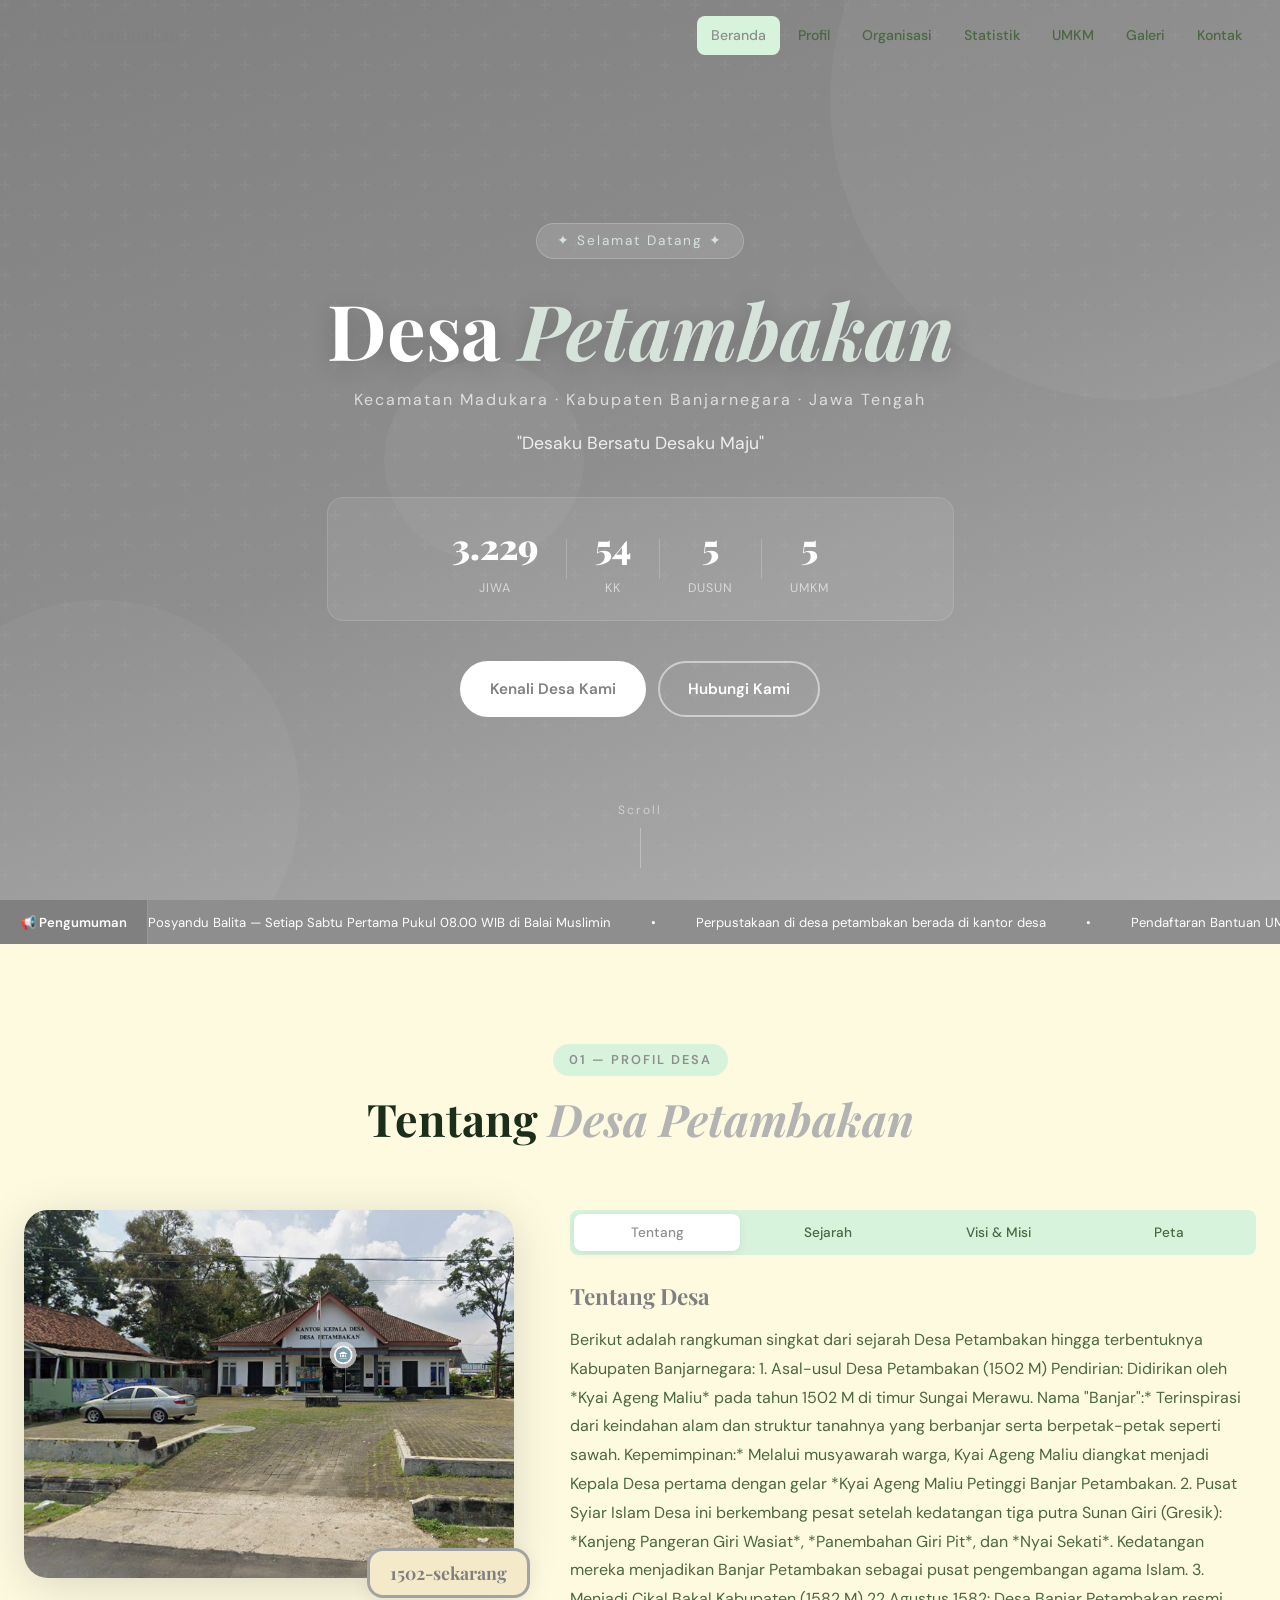
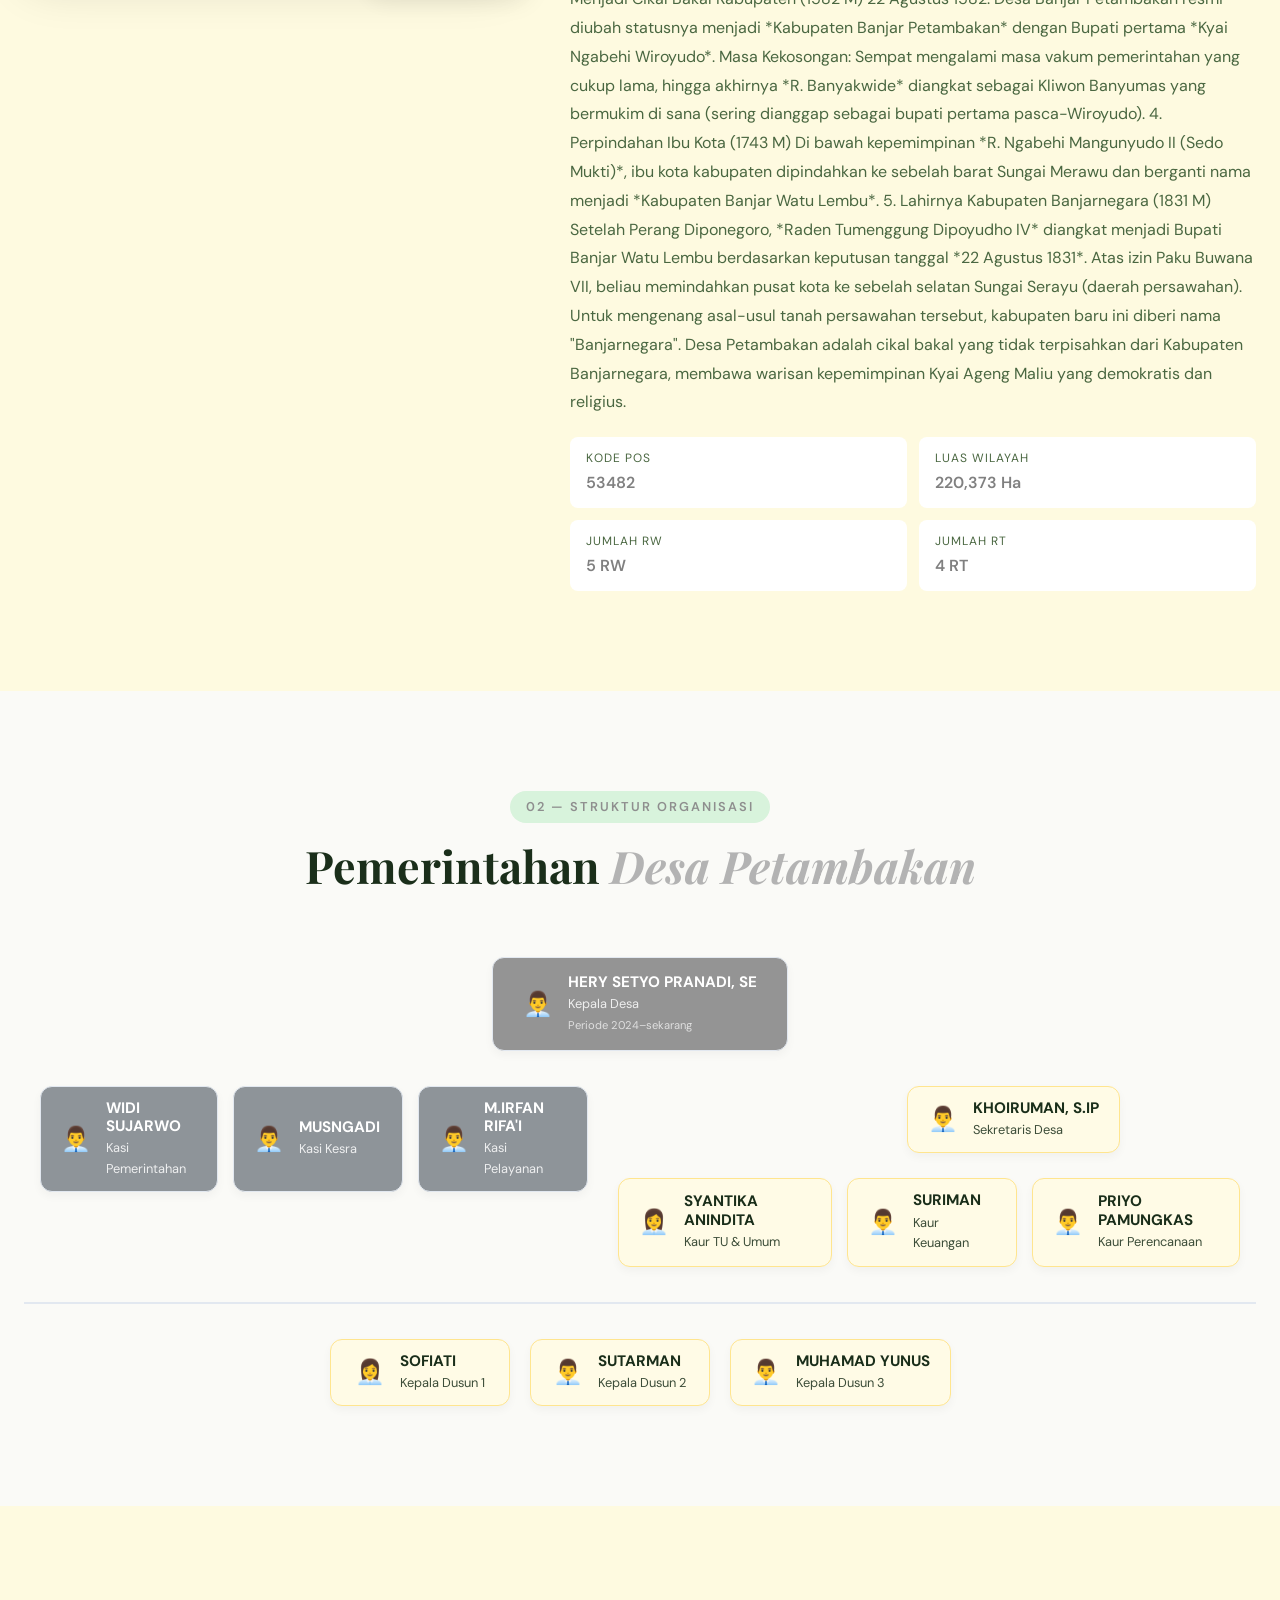
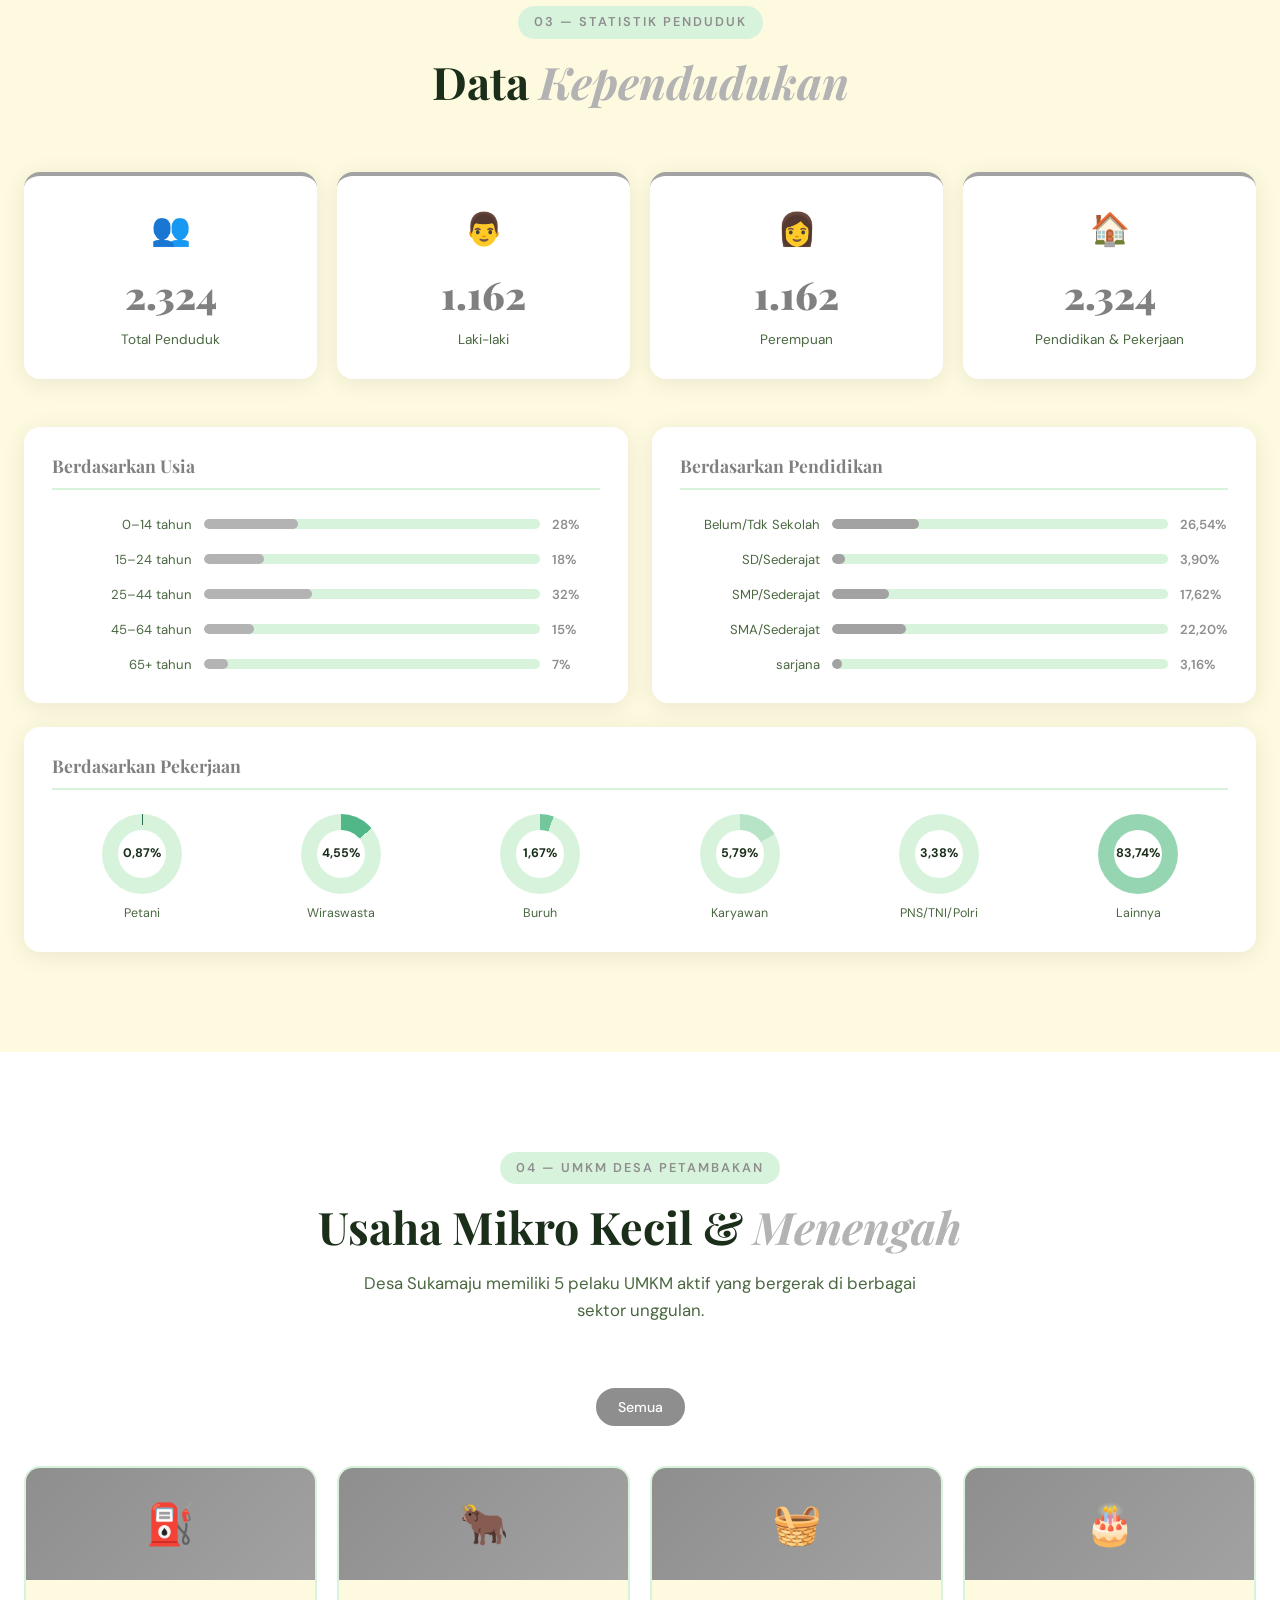
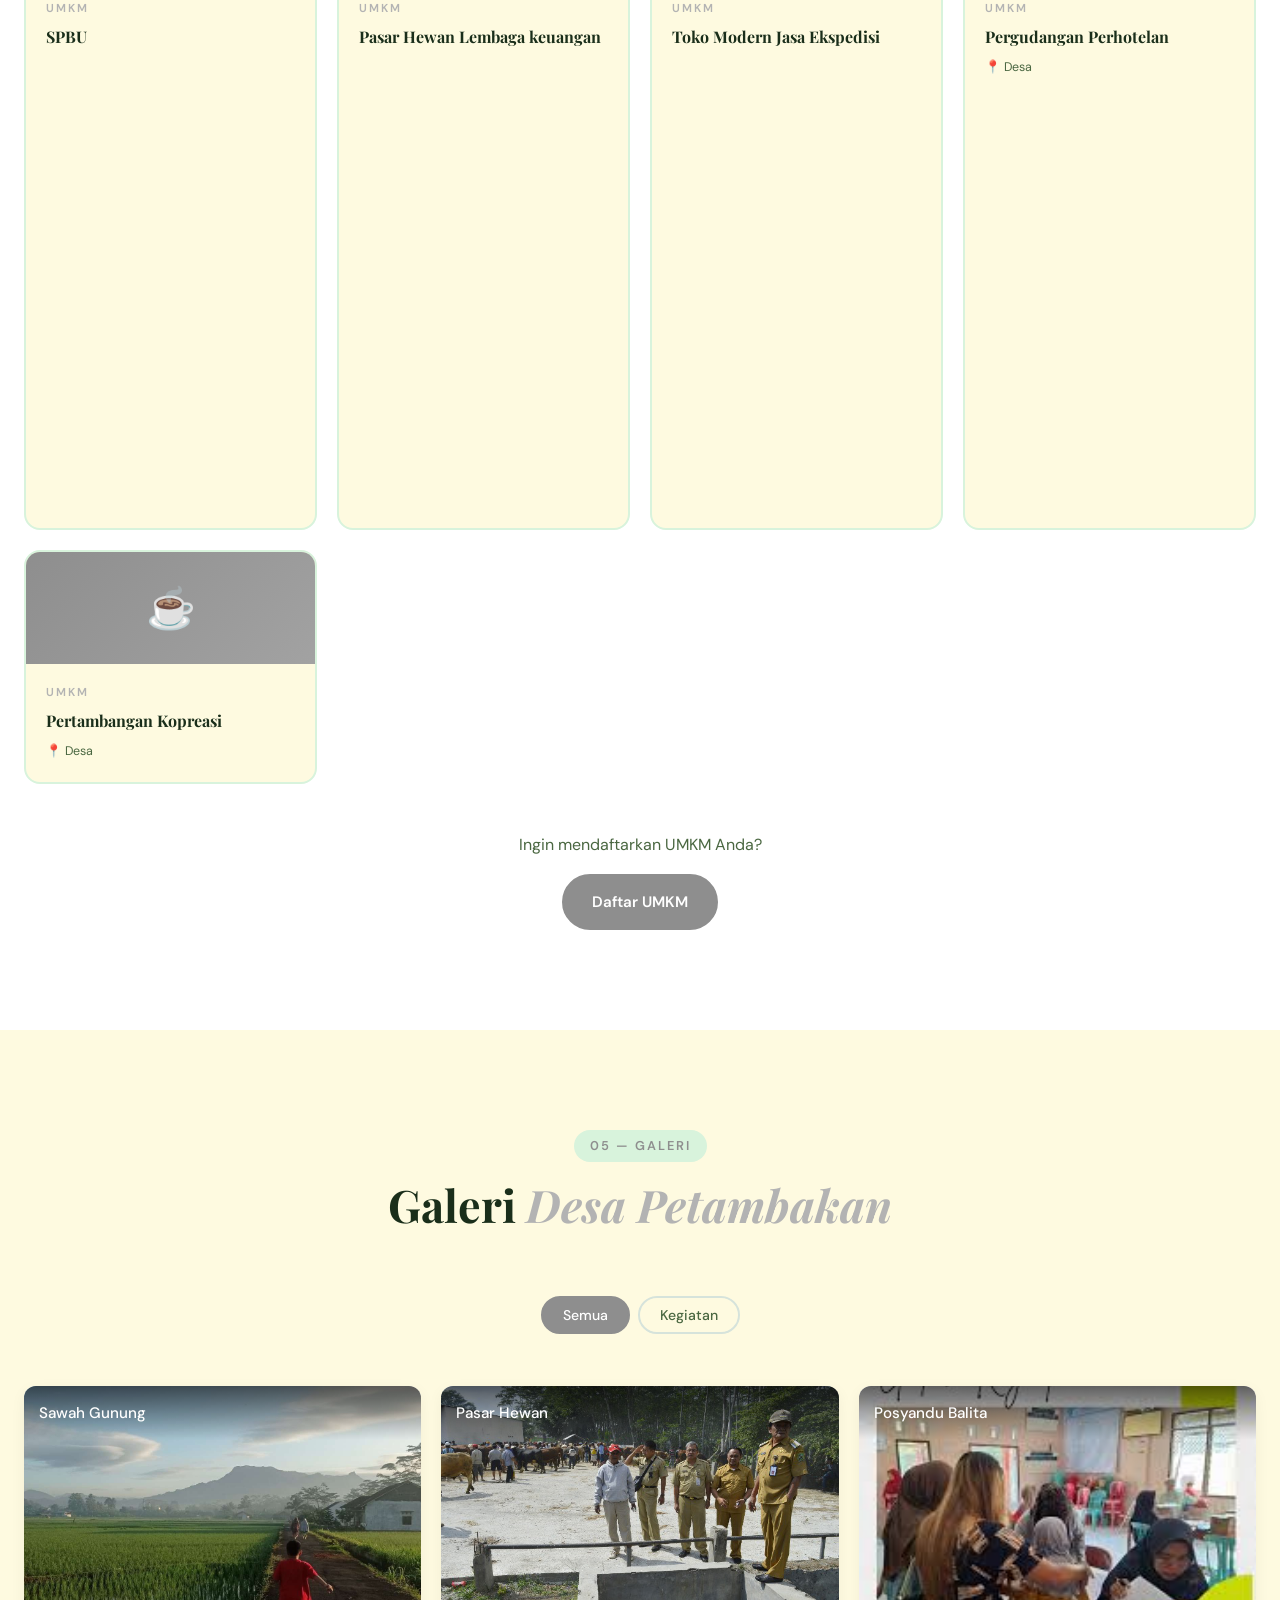
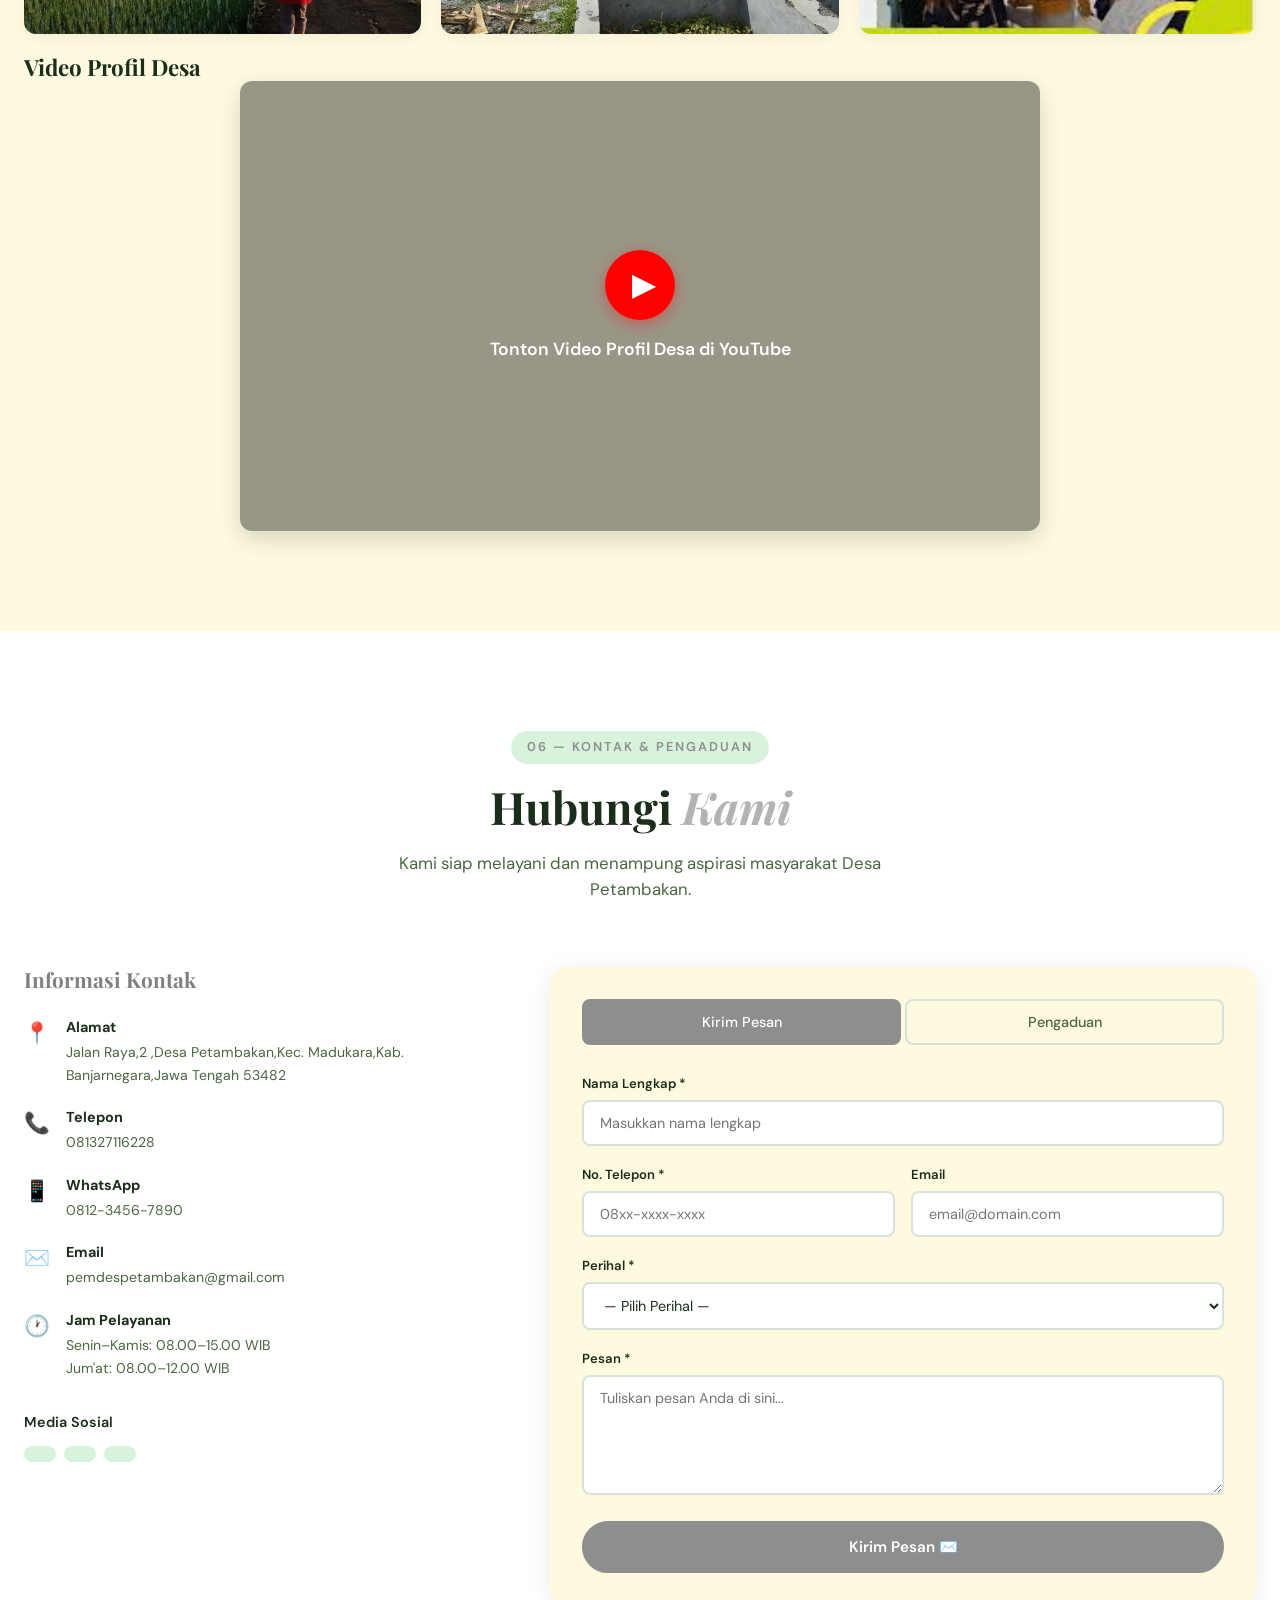
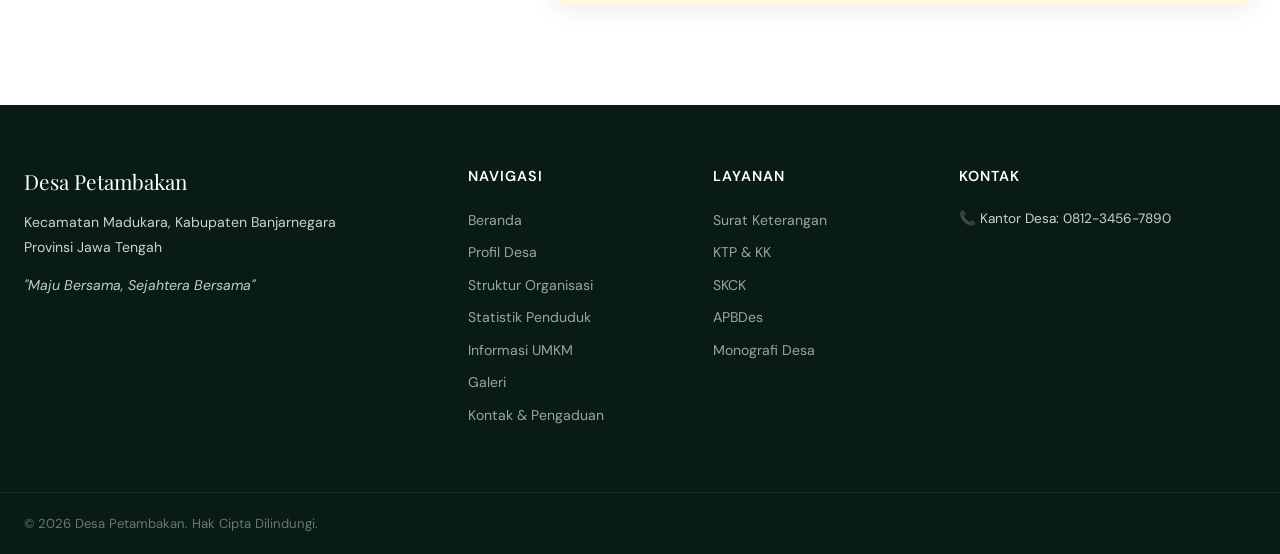
==== web desa petambakan/index.html @ 876e6d2c "Add files via upload" ====
<!DOCTYPE html>
<html lang="id">
<head>
  <meta charset="UTF-8" />
  <meta name="viewport" content="width=device-width, initial-scale=1.0" />
  <title>Desa Petambakan — Kecamatan Madukara</title>
  <link rel="preconnect" href="https://fonts.googleapis.com" />
  <link rel="preconnect" href="https://fonts.gstatic.com" crossorigin />
  <link href="https://fonts.googleapis.com/css2?family=Playfair+Display:wght@400;600;700;900&family=DM+Sans:wght@300;400;500;600&display=swap" rel="stylesheet" />
  <link rel="stylesheet" href="style.css" />
</head>
<body>

  <!-- ===== PRELOADER ===== -->
  <div id="preloader">
    <div class="preloader-inner">
      <img src="foto/ban.png" alt="HUT Desa">
      <div class="galeri-overlay"></div>
      <div class="preloader-text">Desa Petambakan</div>
      <div class="preloader-bar"><div class="preloader-fill"></div></div>
    </div>
  </div>

  <!-- ===== NAVBAR ===== -->
  <nav id="navbar">
    <div class="nav-container">
      <a href="#beranda" class="nav-brand">
        <span class="brand-icon"></span>
        <div>
          <span class="brand-title">Desa Petambakan</span>
        </div>
      </a>
      <div class="nav-links" id="navLinks">
        <a href="#beranda" class="nav-link active">Beranda</a>
        <a href="#profil" class="nav-link">Profil</a>
        <a href="#organisasi" class="nav-link">Organisasi</a>
        <a href="#statistik" class="nav-link">Statistik</a>
        <a href="#umkm" class="nav-link">UMKM</a>
        <a href="#galeri" class="nav-link">Galeri</a>
        <a href="#kontak" class="nav-link">Kontak</a>
      </div>
      <button class="nav-toggle" id="navToggle" aria-label="Toggle menu">
        <span></span><span></span><span></span>
      </button>
    </div>
  </nav>

  <!-- ===== HERO / BERANDA ===== -->
  <section id="beranda" class="hero">
    <div class="hero-bg">
      <div class="hero-overlay"></div>
      <div class="hero-shapes">
        <div class="shape shape-1"></div>
        <div class="shape shape-2"></div>
        <div class="shape shape-3"></div>
      </div>
    </div>
    <div class="hero-content">
      <div class="hero-badge">✦ Selamat Datang ✦</div>
      <h1 class="hero-title">Desa <em>Petambakan</em></h1>
      <p class="hero-subtitle">Kecamatan Madukara · Kabupaten Banjarnegara · Jawa Tengah</p>
      <p class="hero-desc">"Desaku Bersatu Desaku Maju"</p>
      
      <div class="hero-stats">
        <div class="hero-stat">
          <span class="hero-stat-num" data-target="3229">0</span>
          <span class="hero-stat-label">Jiwa</span>
        </div>
        <div class="hero-stat-divider"></div>
        <div class="hero-stat">
          <span class="hero-stat-num" data-target="54">0</span>
          <span class="hero-stat-label">KK</span>
        </div>
        <div class="hero-stat-divider"></div>
        <div class="hero-stat">
          <span class="hero-stat-num" data-target="5">0</span>
          <span class="hero-stat-label">Dusun</span>
        </div>
        <div class="hero-stat-divider"></div>
        <div class="hero-stat">
          <span class="hero-stat-num" data-target="5">0</span>
          <span class="hero-stat-label">UMKM</span>
        </div>
      </div>
      <div class="hero-actions">
        <a href="#profil" class="btn btn-primary">Kenali Desa Kami</a>
        <a href="#kontak" class="btn btn-outline">Hubungi Kami</a>
      </div>
    </div>
    <div class="hero-scroll">
      <span>Scroll</span>
      <div class="scroll-line"></div>
    </div>
  </section>

  <!-- ===== BERITA / PENGUMUMAN ===== -->
  <section class="berita-ticker">
    <div class="ticker-label">📢 Pengumuman</div>
    <div class="ticker-wrap">
      <div class="ticker-content">
        <span>Posyandu Balita — Setiap Sabtu Pertama Pukul 08.00 WIB di Balai Muslimin</span>
        <span>•</span>
        <span>Perpustakaan di desa petambakan berada di kantor desa</span>
        <span>•</span>
        <span>Pendaftaran Bantuan UMKM Tahap II dibuka — Hubungi Sekretariat Desa</span>
        <span>•</span>
        <span>Gotong Royong Bersih Desa — Minggu,  Pukul 07.00 WIB</span>
        <span>•</span>
      </div>
    </div>
  </section>

  <!-- ===== PROFIL DESA ===== -->
  <section id="profil" class="section profil">
    <div class="container">
      <div class="section-header">
        <div class="section-tag">01 — Profil Desa</div>
        <h2 class="section-title">Tentang <em>Desa Petambakan</em></h2>
      </div>

      <div class="profil-grid">
        <div class="profil-visual">
          <div class="profil-img-wrap">
            <div class="profil-img-placeholder">
            </div>
            <div class="profil-badge-float"> 1502-sekarang</div>
          </div>
        </div>
        <div class="profil-content">
          <div class="profil-tabs">
            <button class="profil-tab active" data-tab="tentang">Tentang</button>
            <button class="profil-tab" data-tab="sejarah">Sejarah</button>
            <button class="profil-tab" data-tab="visi">Visi & Misi</button>
            <button class="profil-tab" data-tab="peta">Peta</button>
          </div>

          <div class="profil-tab-content active" id="tab-tentang">
            <h3>Tentang Desa</h3>
            <p>Berikut adalah rangkuman singkat dari sejarah Desa Petambakan hingga terbentuknya Kabupaten Banjarnegara:

1. Asal-usul Desa Petambakan (1502 M)

Pendirian: Didirikan oleh *Kyai Ageng Maliu* pada tahun 1502 M di timur Sungai Merawu.
Nama "Banjar":* Terinspirasi dari keindahan alam dan struktur tanahnya yang berbanjar serta berpetak-petak seperti sawah.
Kepemimpinan:* Melalui musyawarah warga, Kyai Ageng Maliu diangkat menjadi Kepala Desa pertama dengan gelar *Kyai Ageng Maliu Petinggi Banjar Petambakan.

2. Pusat Syiar Islam

Desa ini berkembang pesat setelah kedatangan tiga putra Sunan Giri (Gresik): *Kanjeng Pangeran Giri Wasiat*, *Panembahan Giri Pit*, dan *Nyai Sekati*. Kedatangan mereka menjadikan Banjar Petambakan sebagai pusat pengembangan agama Islam.

3. Menjadi Cikal Bakal Kabupaten (1582 M)

22 Agustus 1582: Desa Banjar Petambakan resmi diubah statusnya menjadi *Kabupaten Banjar Petambakan* dengan Bupati pertama *Kyai Ngabehi Wiroyudo*.
Masa Kekosongan: Sempat mengalami masa vakum pemerintahan yang cukup lama, hingga akhirnya *R. Banyakwide* diangkat sebagai Kliwon Banyumas yang bermukim di sana (sering dianggap sebagai bupati pertama pasca-Wiroyudo).

4. Perpindahan Ibu Kota (1743 M)

Di bawah kepemimpinan *R. Ngabehi Mangunyudo II (Sedo Mukti)*, ibu kota kabupaten dipindahkan ke sebelah barat Sungai Merawu dan berganti nama menjadi *Kabupaten Banjar Watu Lembu*.

5. Lahirnya Kabupaten Banjarnegara (1831 M)

Setelah Perang Diponegoro, *Raden Tumenggung Dipoyudho IV* diangkat menjadi Bupati Banjar Watu Lembu berdasarkan keputusan tanggal *22 Agustus 1831*.
Atas izin Paku Buwana VII, beliau memindahkan pusat kota ke sebelah selatan Sungai Serayu (daerah persawahan).
Untuk mengenang asal-usul tanah persawahan tersebut, kabupaten baru ini diberi nama "Banjarnegara".

 Desa Petambakan adalah cikal bakal yang tidak terpisahkan dari Kabupaten Banjarnegara, membawa warisan kepemimpinan Kyai Ageng Maliu yang demokratis dan religius.</p>
           
            <div class="profil-info-grid">
              <div class="profil-info-item"><span class="info-label">Kode Pos</span><span class="info-value">53482</span></div>
              <div class="profil-info-item"><span class="info-label">Luas Wilayah</span><span class="info-value">220,373 Ha</span></div>
              <div class="profil-info-item"><span class="info-label">Jumlah RW</span><span class="info-value">5 RW</span></div>
              <div class="profil-info-item"><span class="info-label">Jumlah RT</span><span class="info-value">4 RT</span></div>
            </div>
          </div>

          <div class="profil-tab-content" id="tab-sejarah">
            <h3>Sejarah Desa</h3>
            <div class="timeline">
              <div class="tl-item">
                <div class="tl-dot"></div>
                <div class="tl-body">
                  <div class="tl-year">1502 M</div>
                  <p>Terinspirasi dari keindahan alam dan struktur tanahnya yang berbanjar serta berpetak-petak seperti sawah.</p>
                </div>
              </div>
              <div class="tl-item">
                <div class="tl-dot"></div>
                <div class="tl-body">
                  <div class="tl-year">1582 M</div>
                  <p>Desa Banjar Petambakan resmi diubah statusnya menjadi *Kabupaten Banjar Petambakan*.</p>
                </div>
              </div>
              <div class="tl-item">
                <div class="tl-dot"></div>
                <div class="tl-body">
                  <div class="tl-year">1831 M</div>
                  <p>Atas izin Paku Buwana VII, beliau memindahkan pusat kota ke sebelah selatan Sungai Serayu (daerah persawahan).
                    Untuk mengenang asal-usul tanah persawahan tersebut, kabupaten baru ini diberi nama "Banjarnegara".</p>
                </div>
              </div>
            </div>
          </div>

          <div class="profil-tab-content" id="tab-visi">
            <h3>Visi</h3>
            <blockquote class="visi-quote">
              “ Desaku Bersatu Desaku Maju ”
            </blockquote>
            <h3>Misi</h3>
            <ul class="misi-list">
              <li>.Menata  Aparatur  Pemerintahan  Desa  Petambakan  sehingga  dapat  melaksanakan tugas sesuai dengan tugas pokoknya masing-masing;</li>
              <li>.Membina dan menciptakan kerukunan masyarakat desa Petambakan secara netral dan mandiri;</li>
              <li>.Meningkatkan peran serta pemuda dan remaja dibidang pembangunan, olahraga, seni dan kemasyarakatan;</li>
              <li>meningkatkan dan memotifasi kegamaan tertama kegiatan muslimat desa Petambakan;</li>
              <li>meningkatkan sarana dan prasarana umum sesuai dengan aspirasi masyarakat yang dituangkan dalam dokumen Rencana Pembangunan Jangka Menengah Desa (RPJM Desa).</li>
            </ul>
          </div>

          <div class="profil-tab-content" id="tab-peta">
            <h3>Peta Desa</h3>
            <div class="peta-container">
              <iframe
                src="https://www.google.com/maps/embed?pb=!1m18!1m12!1m3!1d312.61184358694237!2d109.69228235105504!3d-7.376777907789658!2m3!1f0!2f0!3f0!3m2!1i1024!2i768!4f13.1!3m3!1m2!1s0x2e7aa9a12edfc385%3A0xe06a4b063f21a985!2sKantor%20Kepala%20Desa%20Desa%20Petambakan!5e0!3m2!1sid!2sid!4v1779672876672!5m2!1sid!2sid" width="600" height="450" style="border:0;" allowfullscreen="" loading="lazy" referrerpolicy="no-referrer-when-downgrade">
              </iframe>
              <p class="peta-caption">📍 Desa Petambakan, Kecamatan Madukara, Kabupaten Banjarnegara, Jawa tengah 53482</p>
            </div>
          </div>
        </div>
      </div>
    </div>
  </section>

  <!-- ===== STRUKTUR ORGANISASI ===== -->
  <section id="organisasi" class="section organisasi">
  <div class="container">
    <div class="section-header">
      <div class="section-tag">02 — Struktur Organisasi</div>
      <h2 class="section-title">Pemerintahan <em>Desa Petambakan</em></h2>
    </div>

    <div class="org-container-horizontal">
      
      <div class="org-row-top">
        <div class="org-box org-box--kades">
          <div class="org-avatar-emoji">👨‍💼</div>
          <div class="org-text-group">
            <div class="org-val-name">HERY SETYO PRANADI, SE</div>
            <div class="org-val-title">Kepala Desa</div>
            <div class="org-val-meta">Periode 2024–sekarang</div>
          </div>
        </div>
      </div>

      <div class="org-row-middle">
        
        <div class="org-block-kasi">
          <div class="org-box org-box--kasi">
            <div class="org-avatar-emoji">👨‍💼</div>
            <div class="org-text-group">
              <div class="org-val-name">WIDI SUJARWO</div>
              <div class="org-val-title">Kasi Pemerintahan</div>
            </div>
          </div>
          <div class="org-box org-box--kasi">
            <div class="org-avatar-emoji">👨‍💼</div>
            <div class="org-text-group">
              <div class="org-val-name">MUSNGADI</div>
              <div class="org-val-title">Kasi Kesra</div>
            </div>
          </div>
          <div class="org-box org-box--kasi">
            <div class="org-avatar-emoji">👨‍💼</div>
            <div class="org-text-group">
              <div class="org-val-name">M.IRFAN RIFA'I</div>
              <div class="org-val-title">Kasi Pelayanan</div>
            </div>
          </div>
        </div>

        <div class="org-block-right-side">
          
          <div class="org-row-sekdes">
            <div class="org-box org-box--sekdes">
              <div class="org-avatar-emoji">👨‍💼</div>
              <div class="org-text-group">
                <div class="org-val-name">KHOIRUMAN, S.IP</div>
                <div class="org-val-title">Sekretaris Desa</div>
              </div>
            </div>
          </div>

          <div class="org-row-kaur-bpd">
            <div class="org-box org-box--kaur">
              <div class="org-avatar-emoji">👩‍💼</div>
              <div class="org-text-group">
                <div class="org-val-name">SYANTIKA ANINDITA</div>
                <div class="org-val-title">Kaur TU & Umum</div>
              </div>
            </div>
            <div class="org-box org-box--kaur">
              <div class="org-avatar-emoji">👨‍💼</div>
              <div class="org-text-group">
                <div class="org-val-name">SURIMAN</div>
                <div class="org-val-title">Kaur Keuangan</div>
              </div>
            </div>
            <div class="org-box org-box--bpd">
              <div class="org-avatar-emoji">👨‍💼</div>
              <div class="org-text-group">
                <div class="org-val-name">PRIYO PAMUNGKAS</div>
                <div class="org-val-title">Kaur Perencanaan</div>
              </div>
            </div>
          </div>

        </div>

      </div>

      <div class="org-row-bottom">
        <div class="org-box org-box--kadus">
          <div class="org-avatar-emoji">👩‍💼</div>
          <div class="org-text-group">
            <div class="org-val-name">SOFIATI</div>
            <div class="org-val-title">Kepala Dusun 1</div>
          </div>
        </div>
        <div class="org-box org-box--kadus">
          <div class="org-avatar-emoji">👨‍💼</div>
          <div class="org-text-group">
            <div class="org-val-name">SUTARMAN</div>
            <div class="org-val-title">Kepala Dusun 2</div>
          </div>
        </div>
        <div class="org-box org-box--kadus">
          <div class="org-avatar-emoji">👨‍💼</div>
          <div class="org-text-group">
            <div class="org-val-name">MUHAMAD YUNUS</div>
            <div class="org-val-title">Kepala Dusun 3</div>
          </div>
        </div>
      </div>

    </div>
  </div>
</section>

  <!-- ===== STATISTIK PENDUDUK ===== -->
  <section id="statistik" class="section statistik">
    <div class="container">
      <div class="section-header">
        <div class="section-tag">03 — Statistik Penduduk</div>
        <h2 class="section-title">Data <em>Kependudukan</em></h2>
      </div>

      <div class="stat-overview">
        <div class="stat-card-big">
          <div class="stat-icon">👥</div>
          <div class="stat-number" data-target="3229">0</div>
          <div class="stat-label">Total Penduduk</div>
        </div>
        <div class="stat-card-big">
          <div class="stat-icon">👨</div>
          <div class="stat-number" data-target="1614">0</div>
          <div class="stat-label">Laki-laki</div>
        </div>
        <div class="stat-card-big">
          <div class="stat-icon">👩</div>
          <div class="stat-number" data-target="1615">0</div>
          <div class="stat-label">Perempuan</div>
        </div>
        <div class="stat-card-big">
          <div class="stat-icon">🏠</div>
          <div class="stat-number" data-target="3229">0</div>
          <div class="stat-label">Pendidikan & Pekerjaan</div>
        </div>
      </div>

      <div class="charts-grid">
        <!-- Usia -->
        <div class="chart-card">
          <h3 class="chart-title">Berdasarkan Usia</h3>
          <div class="bar-chart" id="chartUsia">
            <div class="bar-item">
              <div class="bar-label">0–14 tahun</div>
              <div class="bar-track"><div class="bar-fill" style="--pct:28%" data-val="28%"></div></div>
              <div class="bar-val">28%</div>
            </div>
            <div class="bar-item">
              <div class="bar-label">15–24 tahun</div>
              <div class="bar-track"><div class="bar-fill" style="--pct:18%" data-val="18%"></div></div>
              <div class="bar-val">18%</div>
            </div>
            <div class="bar-item">
              <div class="bar-label">25–44 tahun</div>
              <div class="bar-track"><div class="bar-fill" style="--pct:32%" data-val="32%"></div></div>
              <div class="bar-val">32%</div>
            </div>
            <div class="bar-item">
              <div class="bar-label">45–64 tahun</div>
              <div class="bar-track"><div class="bar-fill" style="--pct:15%" data-val="15%"></div></div>
              <div class="bar-val">15%</div>
            </div>
            <div class="bar-item">
              <div class="bar-label">65+ tahun</div>
              <div class="bar-track"><div class="bar-fill" style="--pct:7%" data-val="7%"></div></div>
              <div class="bar-val">7%</div>
            </div>
          </div>
        </div>

        <!-- Pendidikan -->
        <div class="chart-card">
          <h3 class="chart-title">Berdasarkan Pendidikan</h3>
          <div class="bar-chart" id="chartPendidikan">
            <div class="bar-item">
              <div class="bar-label">Belum/Tdk Sekolah</div>
              <div class="bar-track"><div class="bar-fill bar-fill--2" style="--pct:26%" data-val="26%"></div></div>
              <div class="bar-val">26,54%</div>
            </div>
            <div class="bar-item">
              <div class="bar-label">SD/Sederajat</div>
              <div class="bar-track"><div class="bar-fill bar-fill--2" style="--pct:4%" data-val="4%"></div></div>
              <div class="bar-val">3,90%</div>
            </div>
            <div class="bar-item">
              <div class="bar-label">SMP/Sederajat</div>
              <div class="bar-track"><div class="bar-fill bar-fill--2" style="--pct:17%" data-val="17%"></div></div>
              <div class="bar-val">17,62%</div>
            </div>
            <div class="bar-item">
              <div class="bar-label">SMA/Sederajat</div>
              <div class="bar-track"><div class="bar-fill bar-fill--2" style="--pct:22%" data-val="22%"></div></div>
              <div class="bar-val">22,20%</div>
            </div>
            <div class="bar-item">
              <div class="bar-label">sarjana</div>
              <div class="bar-track"><div class="bar-fill bar-fill--2" style="--pct:3%" data-val="3%"></div></div>
              <div class="bar-val">3,16%</div>
            </div>
          </div>
        </div>

        <!-- Pekerjaan -->
        <div class="chart-card chart-card--full">
          <h3 class="chart-title">Berdasarkan Pekerjaan</h3>
          <div class="donut-grid">
            <div class="donut-item">
              <div class="donut-ring" style="--pct:1deg; --color:#2D6A4F">
                <span class="donut-label">0,87%</span>
              </div>
              <div class="donut-name">Petani</div>
            </div>
            <div class="donut-item">
              <div class="donut-ring" style="--pct:50deg; --color:#52B788">
                <span class="donut-label">4,55%</span>
              </div>
              <div class="donut-name">Wiraswasta</div>
            </div>
            <div class="donut-item">
              <div class="donut-ring" style="--pct:20deg; --color:#74C69D">
                <span class="donut-label">1,67%</span>
              </div>
              <div class="donut-name">Buruh</div>
            </div>
            <div class="donut-item">
              <div class="donut-ring" style="--pct:60deg; --color:#B7E4C7">
                <span class="donut-label">5,79%</span>
              </div>
              <div class="donut-name">Karyawan</div>
            </div>
            <div class="donut-item">
              <div class="donut-ring" style="--pct:40deg; --color:#D8F3DC">
                <span class="donut-label">3,38%</span>
              </div>
              <div class="donut-name">PNS/TNI/Polri</div>
            </div>
            <div class="donut-item">
              <div class="donut-ring" style="--pct:840deg; --color:#95D5B2">
                <span class="donut-label">83,74%</span>
              </div>
              <div class="donut-name">Lainnya</div>
            </div>
          </div>
        </div>
      </div>
    </div>
  </section>

  <!-- ===== UMKM ===== -->
  <section id="umkm" class="section umkm">
    <div class="container">
      <div class="section-header">
        <div class="section-tag">04 — UMKM Desa Petambakan</div>
        <h2 class="section-title">Usaha Mikro Kecil & <em>Menengah</em></h2>
        <p class="section-desc">Desa Sukamaju memiliki 5 pelaku UMKM aktif yang bergerak di berbagai sektor unggulan.</p>
      </div>

      <div class="umkm-filter">
        <button class="filter-btn active" data-filter="all">Semua</button>
      </div>

      <div class="umkm-grid" id="umkmGrid">
        <div class="umkm-card" data-cat="kuliner">
          <div class="umkm-icon">⛽</div>
          <div class="umkm-body">
            <div class="umkm-cat">UMKM</div>
            <h4>SPBU</h4>
            <div class="umkm-meta">
              <iframe
                src="https://www.google.com/maps/embed?pb=!1m18!1m12!1m3!1d357.85420442983025!2d109.69216151844749!3d-7.376922163304693!2m3!1f0!2f0!3f0!3m2!1i1024!2i768!4f13.1!3m3!1m2!1s0x2e7aa90a6b879777%3A0x7e16ac4430880977!2sSPBU%20Pertamina%2043.534.10%20Petambakan!5e0!3m2!1sid!2sid!4v1779675925324!5m2!1sid!2sid" width="600" height="450" style="border:0;" allowfullscreen="" loading="lazy" referrerpolicy="no-referrer-when-downgrade">
              </iframe>
            </div>
          </div>
        </div>
        <div class="umkm-card" data-cat="pertanian">
          <div class="umkm-icon">🐂</div>
          <div class="umkm-body">
            <div class="umkm-cat">UMKM</div>
            <h4>Pasar Hewan Lembaga keuangan</h4>
            <div class="umkm-meta">
             <iframe 
                src="https://www.google.com/maps/embed?pb=!1m18!1m12!1m3!1d270.443699463703!2d109.69029618347804!3d-7.381911306386329!2m3!1f0!2f0!3f0!3m2!1i1024!2i768!4f13.1!3m3!1m2!1s0x2e7aa90c859315e3%3A0x16e3acbc648f51be!2sPasar%20Hewan%20Petambakan!5e0!3m2!1sid!2sid!4v1779676193434!5m2!1sid!2sid" width="600" height="450" style="border:0;" allowfullscreen="" loading="lazy" referrerpolicy="no-referrer-when-downgrade">
             </iframe>
            </div>
          </div>
        </div>
        <div class="umkm-card" data-cat="kerajinan">
          <div class="umkm-icon">🧺</div>
          <div class="umkm-body">
            <div class="umkm-cat">UMKM</div>
            <h4>Toko Modern Jasa Ekspedisi</h4>
            <div class="umkm-meta">
              <iframe
               src="https://www.google.com/maps/embed?pb=!1m18!1m12!1m3!1d4683.667071132343!2d109.69018967179763!3d-7.380107004915244!2m3!1f0!2f0!3f0!3m2!1i1024!2i768!4f13.1!3m3!1m2!1s0x2e7aa94aadea4c99%3A0xa7a87d50fc86e7c6!2sSiCepat%20Ekspres%20Banjarnegara%20Madukara!5e0!3m2!1sid!2sid!4v1779676399747!5m2!1sid!2sid" width="600" height="450" style="border:0;" allowfullscreen="" loading="lazy" referrerpolicy="no-referrer-when-downgrade">
              </iframe>
            </div>
          </div>
        </div>
        <div class="umkm-card" data-cat="kuliner">
          <div class="umkm-icon">🎂</div>
          <div class="umkm-body">
            <div class="umkm-cat">UMKM</div>
            <h4>Pergudangan Perhotelan</h4>
            <div class="umkm-meta">
              <span>📍 Desa</span>
            </div>
          </div>
        </div>
        <div class="umkm-card" data-cat="pertanian">
          <div class="umkm-icon">☕</div>
          <div class="umkm-body">
            <div class="umkm-cat">UMKM</div>
            <h4>Pertambangan Kopreasi</h4>
            <div class="umkm-meta">
              <span>📍 Desa</span>
            </div>
          </div>
        </div>
      </div>

      <div class="umkm-cta">
        <p>Ingin mendaftarkan UMKM Anda?</p>
        <a href="#kontak" class="btn btn-primary">Daftar UMKM</a>
      </div>
    </div>
  </section>

  <!-- ===== GALERI ===== -->
  <section id="galeri" class="section galeri">
    <div class="container">
      <div class="section-header">
        <div class="section-tag">05 — Galeri</div>
        <h2 class="section-title">Galeri <em>Desa Petambakan</em></h2>
      </div>

      <div class="galeri-filter">
        <button class="filter-btn active" data-gfilter="all">Semua</button>
        <button class="filter-btn" data-gfilter="kegiatan">Kegiatan</button>

      </div>

      <div class="galeri-grid">
  
  <div class="galeri-item">
    <img src="foto/qnz6ukmmed07766.jpeg" alt="HUT Desa">
    <div class="galeri-overlay">
      <span>Sawah Gunung </span>
    </div>
  </div>

  <div class="galeri-item">
    <img src="foto/PASAR_PETAMBAKAN_3-Ridlo.jpg" alt="Pertunjukan Angklung">
    <div class="galeri-overlay">
      <span>Pasar Hewan</span>
    </div>
  </div>

  <div class="galeri-item">
    <img src="foto/images.jpeg" alt="Posyandu Balita">
    <div class="galeri-overlay">
      <span>Posyandu Balita</span>
    </div>
  </div>

  </div>

    <div class="video-section">
  <h3 class="video-title">Video Profil Desa</h3>
  <div class="video-wrap">
    
    <a href="https://youtu.be/Ie7WQ8vwc1Q?si=-LjIoiF4RR7ToRYd" target="_blank" class="video-link-box">
      
      <div class="video-custom-overlay">
        <div class="play-btn-tiruan">▶</div>
        <span>Tonton Video Profil Desa di YouTube</span>
      </div>

    </a>

  </div>
</div>

      <!-- Lightbox -->
      <div class="lightbox" id="lightbox">
        <div class="lightbox-backdrop"></div>
        <div class="lightbox-content">
          <button class="lightbox-close" id="lightboxClose">✕</button>
          <div class="lightbox-img" id="lightboxImg"></div>
          <div class="lightbox-caption" id="lightboxCaption"></div>
        </div>
      </div>
    </div>
  </section>

  <!-- ===== KONTAK & PENGADUAN ===== -->
  <section id="kontak" class="section kontak">
    <div class="container">
      <div class="section-header">
        <div class="section-tag">06 — Kontak & Pengaduan</div>
        <h2 class="section-title">Hubungi <em>Kami</em></h2>
        <p class="section-desc">Kami siap melayani dan menampung aspirasi masyarakat Desa Petambakan.</p>
      </div>

      <div class="kontak-grid">
        <!-- Info Kontak -->
        <div class="kontak-info">
          <h3>Informasi Kontak</h3>
          <div class="kontak-list">
            <div class="kontak-item">
              <div class="kontak-ico">📍</div>
              <div>
                <strong>Alamat</strong>
                <p>Jalan Raya,2 ,Desa Petambakan,Kec. Madukara,Kab. Banjarnegara,Jawa Tengah 53482</p>
              </div>
            </div>
            <div class="kontak-item">
              <div class="kontak-ico">📞</div>
              <div>
                <strong>Telepon</strong>
                <p>081327116228</p>
              </div>
            </div>
            <div class="kontak-item">
              <div class="kontak-ico">📱</div>
              <div>
                <strong>WhatsApp</strong>
                <p>0812-3456-7890</p>
              </div>
            </div>
            <div class="kontak-item">
              <div class="kontak-ico">✉️</div>
              <div>
                <strong>Email</strong>
                <p>pemdespetambakan@gmail.com</p>
              </div>
            </div>
            <div class="kontak-item">
              <div class="kontak-ico">🕐</div>
              <div>
                <strong>Jam Pelayanan</strong>
                <p>Senin–Kamis: 08.00–15.00 WIB<br>Jum'at: 08.00–12.00 WIB</p>
              </div>
            </div>
          </div>

          <div class="sosmed">
            <h4>Media Sosial</h4>
            <div class="sosmed-links">
              <a href="#" class="sosmed-btn"></a>
              <a href="#" class="sosmed-btn"></a>
              <a href="#" class="sosmed-btn"></a>
            </div>
          </div>
        </div>

        <!-- Form -->
        <div class="kontak-form-wrap">
          <div class="form-tabs">
            <button class="form-tab active" data-form="kontak-form">Kirim Pesan</button>
            <button class="form-tab" data-form="pengaduan-form">Pengaduan</button>
          </div>

          <!-- Pesan -->
          <div class="kontak-form active" id="kontak-form">
            <div class="form-group">
              <label>Nama Lengkap *</label>
              <input type="text" id="nama" placeholder="Masukkan nama lengkap" />
            </div>
            <div class="form-row">
              <div class="form-group">
                <label>No. Telepon *</label>
                <input type="tel" id="telp" placeholder="08xx-xxxx-xxxx" />
              </div>
              <div class="form-group">
                <label>Email</label>
                <input type="email" id="email" placeholder="email@domain.com" />
              </div>
            </div>
            <div class="form-group">
              <label>Perihal *</label>
              <select id="perihal">
                <option value="">— Pilih Perihal —</option>
                <option>Informasi Desa</option>
                <option>Pelayanan Administrasi</option>
                <option>Program Desa</option>
                <option>Informasi UMKM</option>
                <option>Lainnya</option>
              </select>
            </div>
            <div class="form-group">
              <label>Pesan *</label>
              <textarea id="pesan" rows="5" placeholder="Tuliskan pesan Anda di sini..."></textarea>
            </div>
            <button class="btn btn-primary btn-submit" id="btnKirimPesan">Kirim Pesan ✉️</button>
          </div>

          <!-- Pengaduan -->
          <div class="kontak-form" id="pengaduan-form">
            <div class="form-group">
              <label>Nama Pelapor *</label>
              <input type="text" id="namaPelapor" placeholder="Nama atau Anonim" />
            </div>
            <div class="form-group">
              <label>NIK (Opsional)</label>
              <input type="text" id="nik" placeholder="16 digit NIK" maxlength="16" />
            </div>
            <div class="form-group">
              <label>Kategori Pengaduan *</label>
              <select id="kategoriPengaduan">
                <option value="">— Pilih Kategori —</option>
                <option>Infrastruktur & Fasilitas Umum</option>
                <option>Pelayanan Publik</option>
                <option>Keamanan & Ketertiban</option>
                <option>Sosial & Kemasyarakatan</option>
                <option>Lingkungan Hidup</option>
                <option>Korupsi / Penyalahgunaan Wewenang</option>
                <option>Lainnya</option>
              </select>
            </div>
            <div class="form-group">
              <label>Lokasi Kejadian</label>
              <input type="text" id="lokasi" placeholder="RT/RW, Dusun, atau alamat" />
            </div>
            <div class="form-group">
              <label>Uraian Pengaduan *</label>
              <textarea id="uraian" rows="5" placeholder="Jelaskan pengaduan Anda secara detail..."></textarea>
            </div>
            <div class="form-check">
              <input type="checkbox" id="anonim" />
              <label for="anonim">Kirim sebagai anonim (identitas dirahasiakan)</label>
            </div>
            <button class="btn btn-primary btn-submit" id="btnKirimPengaduan">Kirim Pengaduan 📋</button>
          </div>

          <div class="form-success" id="formSuccess" style="display:none">
            <div class="success-icon">✅</div>
            <h4>Berhasil Terkirim!</h4>
            <p id="successMsg">Pesan Anda telah kami terima. Kami akan segera menghubungi Anda.</p>
            <button class="btn btn-outline" id="btnBack">Kembali</button>
          </div>
        </div>
      </div>
    </div>
  </section>

  <!-- ===== FOOTER ===== -->
  <footer class="footer">
    <div class="footer-top">
      <div class="container footer-grid">
        <div class="footer-brand">
          <div class="footer-logo"> Desa Petambakan</div>
          <p>Kecamatan Madukara, Kabupaten Banjarnegara<br>Provinsi Jawa Tengah</p>
          <p class="footer-tagline">"Maju Bersama, Sejahtera Bersama"</p>
        </div>
        <div class="footer-links">
          <h4>Navigasi</h4>
          <ul>
            <li><a href="#beranda">Beranda</a></li>
            <li><a href="#profil">Profil Desa</a></li>
            <li><a href="#organisasi">Struktur Organisasi</a></li>
            <li><a href="#statistik">Statistik Penduduk</a></li>
            <li><a href="#umkm">Informasi UMKM</a></li>
            <li><a href="#galeri">Galeri</a></li>
            <li><a href="#kontak">Kontak & Pengaduan</a></li>
          </ul>
        </div>
        <div class="footer-links">
          <h4>Layanan</h4>
          <ul>
            <li><a href="#">Surat Keterangan</a></li>
            <li><a href="#">KTP & KK</a></li>
            <li><a href="#">SKCK</a></li>
            <li><a href="#">APBDes</a></li>
            <li><a href="#">Monografi Desa</a></li>
          </ul>
        </div>
        <div class="footer-contact">
          <h4>Kontak</h4>
          <p>📞 Kantor Desa: 0812-3456-7890</p>
        </div>
      </div>
    </div>
    <div class="footer-bottom">
      <p>© 2025 Desa Petambakan. Hak Cipta Dilindungi.</p>
    </div>
  </footer>

  <!-- Back to top -->
  <button class="back-top" id="backTop" aria-label="Kembali ke atas">↑</button>

  <script src="script.js"></script>
</body>
</html>
---- web desa petambakan/style.css ----
/* =====================================================
   DESA SUKAMAJU — style.css
   Tema: Earthy Natural | Hijau Alam & Krem Hangat
   ===================================================== */

/* ===== RESET & BASE ===== */
*, *::before, *::after { box-sizing: border-box; margin: 0; padding: 0; }
html { scroll-behavior: smooth; font-size: 16px; }
body {
  font-family: 'DM Sans', sans-serif;
  background: #FAFAF7;
  color: #1A2E1A;
  overflow-x: hidden;
  line-height: 1.6;
}

/* ===== DESIGN TOKENS ===== */
:root {
  --green-900: #081C15;
  --green-800: #808080;
  --green-700: #8e8e8e;
  --green-600: #b3b3b3;
  --green-500: #a2a2a2;
  --green-400: #d0d0d0;
  --green-300: #c1d0c8;
  --green-200: #d6e3db;
  --green-100: #D8F3DC;
  --cream:     #FEFAE0;
  --cream-dark:#F4E9C8;
  --brown:     #6B4226;
  --text:      #1A2E1A;
  --text-light:#4A6741;
  --white:     #FFFFFF;
  --radius:    16px;
  --radius-sm: 8px;
  --shadow:    0 4px 24px rgba(0,0,0,.08);
  --shadow-lg: 0 8px 48px rgba(0,0,0,.14);
  --trans:     .3s ease;
  --serif:     'Playfair Display', Georgia, serif;
}

/* ===== TYPOGRAPHY ===== */
h1,h2,h3 { font-family: var(--serif); line-height: 1.2; }
h1 { font-size: clamp(2.8rem, 6vw, 5rem); }
h2 { font-size: clamp(2rem, 4vw, 2.8rem); }
h3 { font-size: 1.4rem; }
em { font-style: italic; color: var(--green-600); }
a { text-decoration: none; color: inherit; }
ul { list-style: none; }
img { max-width: 100%; display: block; }
input, select, textarea, button { font-family: inherit; }

/* ===== SCROLLBAR ===== */
::-webkit-scrollbar { width: 6px; }
::-webkit-scrollbar-track { background: var(--cream); }
::-webkit-scrollbar-thumb { background: var(--green-500); border-radius: 3px; }

/* =====================================================
   PRELOADER
   ===================================================== */
#preloader {
  position: fixed; inset: 0; z-index: 9999;
  background: var(--green-800);
  display: flex; align-items: center; justify-content: center;
  transition: opacity .6s ease, visibility .6s ease;
}
#preloader.fade-out { opacity: 0; visibility: hidden; }
.preloader-inner { text-align: center; }
.preloader-logo { font-size: 3rem; animation: pulse 1.2s ease infinite; }
.preloader-text {
  font-family: var(--serif); font-size: 1.5rem;
  color: var(--green-200); margin: 12px 0;
}
.preloader-bar {
  width: 200px; height: 4px; background: rgba(255,255,255,.2);
  border-radius: 2px; overflow: hidden; margin: 0 auto;
}
.preloader-fill {
  height: 100%; background: var(--green-400);
  width: 0; animation: fillBar 2s ease forwards;
}
@keyframes fillBar { to { width: 100%; } }
@keyframes pulse { 0%,100%{transform:scale(1)} 50%{transform:scale(1.15)} }

/* =====================================================
   NAVBAR
   ===================================================== */
#navbar {
  position: fixed; top: 0; left: 0; right: 0; z-index: 1000;
  padding: 16px 0;
  transition: background var(--trans), box-shadow var(--trans), padding var(--trans);
}
#navbar.scrolled {
  background: rgba(255,252,240,.96);
  backdrop-filter: blur(12px);
  box-shadow: 0 2px 20px rgba(0,0,0,.08);
  padding: 10px 0;
}
.nav-container {
  max-width: 1280px; margin: 0 auto; padding: 0 24px;
  display: flex; align-items: center; justify-content: space-between;
}
.nav-brand {
  display: flex; align-items: center; gap: 12px; cursor: pointer;
}
.brand-icon { font-size: 1.8rem; }
.brand-title {
  display: block; font-family: var(--serif);
  font-size: 1.1rem; font-weight: 700; color: var(--green-800);
}
.brand-sub { display: block; font-size: .7rem; color: var(--text-light); }
.nav-links {
  display: flex; align-items: center; gap: 4px;
}
.nav-link {
  padding: 8px 14px; font-size: .88rem; font-weight: 500;
  color: var(--text-light); border-radius: var(--radius-sm);
  transition: background var(--trans), color var(--trans);
}
.nav-link:hover, .nav-link.active {
  background: var(--green-100); color: var(--green-700);
}
.nav-toggle {
  display: none; flex-direction: column; gap: 5px;
  background: none; border: none; cursor: pointer; padding: 4px;
}
.nav-toggle span {
  display: block; width: 24px; height: 2px;
  background: var(--green-800); border-radius: 2px;
  transition: all var(--trans);
}
.nav-toggle.open span:nth-child(1) { transform: translateY(7px) rotate(45deg); }
.nav-toggle.open span:nth-child(2) { opacity: 0; }
.nav-toggle.open span:nth-child(3) { transform: translateY(-7px) rotate(-45deg); }

/* =====================================================
   BUTTONS
   ===================================================== */
.btn {
  display: inline-flex; align-items: center; gap: 8px;
  padding: 14px 28px; border-radius: 50px; font-weight: 600;
  font-size: .95rem; cursor: pointer; border: 2px solid transparent;
  transition: all var(--trans);
}
.btn-primary {
  background: var(--green-700); color: var(--white);
  border-color: var(--green-700);
}
.btn-primary:hover { background: var(--green-800); border-color: var(--green-800); transform: translateY(-2px); box-shadow: 0 6px 20px rgba(45,106,79,.3); }
.btn-outline {
  background: transparent; color: var(--green-700);
  border-color: var(--green-700);
}
.btn-outline:hover { background: var(--green-100); }

/* =====================================================
   HERO
   ===================================================== */
.hero {
  min-height: 100vh; position: relative;
  display: flex; align-items: center; justify-content: center;
  overflow: hidden;
}
.hero-bg {
  position: absolute; inset: 0;
  background: linear-gradient(160deg, var(--green-800) 0%, var(--green-700) 50%, var(--green-600) 100%);
}
.hero-overlay {
  position: absolute; inset: 0;
  background: url("data:image/svg+xml,%3Csvg width='60' height='60' viewBox='0 0 60 60' xmlns='http://www.w3.org/2000/svg'%3E%3Cg fill='none' fill-rule='evenodd'%3E%3Cg fill='%23ffffff' fill-opacity='0.03'%3E%3Cpath d='M36 34v-4h-2v4h-4v2h4v4h2v-4h4v-2h-4zm0-30V0h-2v4h-4v2h4v4h2V6h4V4h-4zM6 34v-4H4v4H0v2h4v4h2v-4h4v-2H6zM6 4V0H4v4H0v2h4v4h2V6h4V4H6z'/%3E%3C/g%3E%3C/g%3E%3C/svg%3E");
}
.hero-shapes { position: absolute; inset: 0; overflow: hidden; pointer-events: none; }
.shape {
  position: absolute; border-radius: 50%;
  background: rgba(255,255,255,.04);
}
.shape-1 { width: 600px; height: 600px; top: -200px; right: -150px; animation: floatShape 8s ease-in-out infinite; }
.shape-2 { width: 400px; height: 400px; bottom: -100px; left: -100px; animation: floatShape 10s ease-in-out infinite reverse; }
.shape-3 { width: 200px; height: 200px; top: 40%; left: 30%; animation: floatShape 6s ease-in-out infinite; }
@keyframes floatShape {
  0%,100% { transform: translate(0,0) scale(1); }
  50% { transform: translate(20px,-20px) scale(1.05); }
}

.hero-content {
  position: relative; z-index: 2; text-align: center;
  padding: 120px 24px 80px; max-width: 900px; margin: 0 auto;
  animation: heroIn 1s ease .5s both;
}
@keyframes heroIn {
  from { opacity: 0; transform: translateY(30px); }
  to { opacity: 1; transform: translateY(0); }
}
.hero-badge {
  display: inline-block; padding: 6px 20px;
  background: rgba(255,255,255,.12); border: 1px solid rgba(255,255,255,.2);
  border-radius: 50px; color: var(--green-200); font-size: .85rem;
  letter-spacing: 2px; margin-bottom: 24px;
}
.hero-title {
  color: var(--white); margin-bottom: 12px;
  text-shadow: 0 4px 24px rgba(0,0,0,.2);
}
.hero-title em { color: var(--green-200); }
.hero-subtitle {
  color: rgba(255,255,255,.7); font-size: 1rem;
  letter-spacing: 2px; margin-bottom: 16px;
}
.hero-desc {
  color: rgba(255,255,255,.85); font-size: 1.1rem;
  max-width: 560px; margin: 0 auto 40px;
}
.hero-stats {
  display: flex; align-items: center; justify-content: center;
  gap: 0; margin-bottom: 40px;
  background: rgba(255,255,255,.08); border-radius: var(--radius);
  border: 1px solid rgba(255,255,255,.12); padding: 20px;
  backdrop-filter: blur(8px);
}
.hero-stat { text-align: center; padding: 0 28px; }
.hero-stat-num { display: block; font-family: var(--serif); font-size: 2.2rem; font-weight: 900; color: var(--white); }
.hero-stat-label { font-size: .78rem; color: rgba(255,255,255,.6); letter-spacing: 1px; text-transform: uppercase; }
.hero-stat-divider { width: 1px; height: 40px; background: rgba(255,255,255,.2); }
.hero-actions { display: flex; gap: 12px; justify-content: center; flex-wrap: wrap; }
.hero-actions .btn-primary { background: var(--white); color: var(--green-800); border-color: var(--white); }
.hero-actions .btn-primary:hover { background: var(--green-100); }
.hero-actions .btn-outline { border-color: rgba(255,255,255,.5); color: var(--white); }
.hero-actions .btn-outline:hover { background: rgba(255,255,255,.1); }

.hero-scroll {
  position: absolute; bottom: 32px; left: 50%; transform: translateX(-50%);
  z-index: 2; text-align: center; color: rgba(255,255,255,.5);
  font-size: .75rem; letter-spacing: 2px;
}
.scroll-line {
  width: 1px; height: 40px; background: rgba(255,255,255,.3);
  margin: 8px auto 0; animation: scrollPulse 2s ease infinite;
}
@keyframes scrollPulse {
  0%,100% { opacity: .3; transform: scaleY(1); }
  50% { opacity: 1; transform: scaleY(1.3); }
}

/* =====================================================
   TICKER
   ===================================================== */
.berita-ticker {
  background: var(--green-700); color: var(--white);
  display: flex; align-items: center;
  overflow: hidden; height: 44px;
}
.ticker-label {
  flex-shrink: 0; padding: 0 20px;
  font-weight: 600; font-size: .82rem;
  border-right: 1px solid rgba(255,255,255,.2);
  white-space: nowrap; height: 100%;
  display: flex; align-items: center;
  background: var(--green-800);
}
.ticker-wrap { flex: 1; overflow: hidden; }
.ticker-content {
  display: inline-flex; gap: 40px;
  white-space: nowrap; font-size: .82rem;
  animation: ticker 28s linear infinite;
}
@keyframes ticker {
  from { transform: translateX(0); }
  to { transform: translateX(-50%); }
}

/* =====================================================
   SECTIONS COMMON
   ===================================================== */
.section { padding: 100px 0; }
.container { max-width: 1280px; margin: 0 auto; padding: 0 24px; }
.section-header { text-align: center; margin-bottom: 64px; }
.section-tag {
  display: inline-block; padding: 6px 16px;
  background: var(--green-100); color: var(--green-700);
  border-radius: 50px; font-size: .8rem; font-weight: 600;
  letter-spacing: 2px; text-transform: uppercase; margin-bottom: 16px;
}
.section-title { margin-bottom: 16px; color: var(--text); }
.section-desc { color: var(--text-light); max-width: 560px; margin: 0 auto; font-size: 1.05rem; }

/* =====================================================
   PROFIL
   ===================================================== */
.profil { background: var(--cream); }
.profil-grid {
  display: grid; grid-template-columns: 1fr 1.4fr; gap: 56px; align-items: start;
}
.profil-visual { position: sticky; top: 100px; }
.profil-img-wrap { position: relative; }
.profil-img-placeholder {
  aspect-ratio: 4/3; background-image: url(foto/Screenshot\ 2026-05-18\ 080048.png);
  background-size: cover;
  border-radius: 24px; display: flex; flex-direction: column;
  align-items: center; justify-content: center; gap: 12px;
  color: var(--white); box-shadow: var(--shadow-lg);
}
.img-icon { font-size: 4rem; }
.profil-badge-float {
  position: absolute; bottom: -20px; right: -16px;
  background: var(--cream-dark); border: 3px solid var(--green-500);
  border-radius: var(--radius); padding: 8px 20px;
  font-family: var(--serif); font-weight: 700; font-size: 1.1rem;
  color: var(--green-800); box-shadow: var(--shadow);
}
.profil-tabs {
  display: flex; gap: 4px; margin-bottom: 28px;
  background: var(--green-100); padding: 4px; border-radius: var(--radius-sm);
}
.profil-tab {
  flex: 1; padding: 10px 8px; font-size: .85rem; font-weight: 500;
  border: none; background: transparent; border-radius: var(--radius-sm);
  cursor: pointer; color: var(--text-light); transition: all var(--trans);
}
.profil-tab.active { background: var(--white); color: var(--green-700); box-shadow: 0 2px 8px rgba(0,0,0,.08); }
.profil-tab-content { display: none; }
.profil-tab-content.active { display: block; animation: fadeIn .4s ease; }
@keyframes fadeIn { from{opacity:0;transform:translateY(8px)} to{opacity:1;transform:none} }
.profil-tab-content h3 { font-family: var(--serif); color: var(--green-800); margin-bottom: 16px; }
.profil-tab-content p { color: var(--text-light); margin-bottom: 12px; line-height: 1.8; }
.profil-info-grid {
  display: grid; grid-template-columns: 1fr 1fr; gap: 12px; margin-top: 20px;
}
.profil-info-item {
  background: var(--white); border-radius: var(--radius-sm);
  padding: 12px 16px; display: flex; flex-direction: column;
}
.info-label { font-size: .75rem; color: var(--text-light); text-transform: uppercase; letter-spacing: 1px; }
.info-value { font-weight: 600; color: var(--green-800); margin-top: 2px; }

/* Timeline */
.timeline { position: relative; padding-left: 24px; }
.timeline::before {
  content: ''; position: absolute; left: 7px; top: 8px; bottom: 0;
  width: 2px; background: var(--green-200);
}
.tl-item { position: relative; margin-bottom: 24px; }
.tl-dot {
  position: absolute; left: -24px; top: 6px;
  width: 14px; height: 14px; border-radius: 50%;
  background: var(--green-600); border: 2px solid var(--green-200);
}
.tl-year { font-weight: 700; color: var(--green-700); margin-bottom: 4px; }
.tl-body p { color: var(--text-light); font-size: .9rem; margin: 0; }

/* Visi Misi */
.visi-quote {
  border-left: 4px solid var(--green-500); padding: 16px 20px;
  background: var(--green-100); border-radius: 0 var(--radius-sm) var(--radius-sm) 0;
  font-family: var(--serif); font-style: italic; color: var(--green-800);
  font-size: 1.05rem; line-height: 1.7; margin-bottom: 24px;
}
.misi-list li {
  padding: 10px 0 10px 28px; position: relative;
  color: var(--text-light); border-bottom: 1px solid var(--green-100);
}
.misi-list li::before {
  content: '✓'; position: absolute; left: 0;
  color: var(--green-600); font-weight: 700;
}

/* Peta */
.peta-container { border-radius: var(--radius); overflow: hidden; }
.peta-caption { margin-top: 10px; font-size: .85rem; color: var(--text-light); }

/* =====================================================
   ORGANISASI
   ===================================================== */
/* --- CONTAINER UTAMA BAGAN --- */
.org-container-horizontal {
  display: flex;
  flex-direction: column;
  align-items: center;
  gap: 35px;
  margin-top: 50px;
  width: 100%;
}

/* --- BARIS LEVEL --- */
.org-row-top {
  display: flex;
  justify-content: center;
  width: 100%;
}

.org-row-middle {
  display: flex;
  justify-content: center;
  align-items: flex-start;
  gap: 30px;
  width: 100%;
  max-width: 1200px;
}

.org-row-bottom {
  display: flex;
  justify-content: center;
  gap: 20px;
  width: 100%;
  border-top: 2px solid #e2e8f0;
  padding-top: 35px;
}

/* --- PEMBAGIAN BLOK KIRI & KANAN --- */
.org-block-kasi {
  display: flex;
  gap: 15px;
}

.org-block-right-side {
  display: flex;
  flex-direction: column;
  gap: 25px;
  align-items: flex-end; /* Menggeser isi ke kanan sesuai posisi mockup */
}

.org-row-sekdes {
  display: flex;
  justify-content: flex-end;
  width: 100%;
  padding-right: 120px; /* Memberikan space agar posisi sekdes agak ke tengah */
}

.org-row-kaur-bpd {
  display: flex;
  gap: 15px;
}

/* --- KOTAK CARD (DESAIN MODERN MINIMALIS) --- */
.org-box {
  background: #ffffff;
  border-radius: 12px;
  padding: 12px 20px;
  display: flex;
  align-items: center;
  gap: 15px;
  box-shadow: 0 4px 10px rgba(0,0,0,0.04);
  border: 1px solid #e2e8f0;
  min-width: 190px;
}

/* --- KUSTOMISASI WARNA SESUAI GAMBAR --- */
.org-box--kades {
  background: #949494; /* Abu-abu Kades */
  color: #ffffff;
  padding: 15px 30px;
  min-width: 280px;
}

.org-box--kasi {
  background: #8e9499; /* Abu-abu Kasi */
  color: #ffffff;
  min-width: 170px;
}

.org-box--sekdes {
  background: #fffbe6; /* Cream Sekdes */
  border: 1.5px solid #ffe58f;
  min-width: 200px;
}

.org-box--kaur {
  background: #fffbe6; /* Cream Kaur */
  border: 1.5px solid #ffe58f;
  min-width: 170px;
}

.org-box--bpd {
  background: #fffbe6; /* Biru/Hijau Mint pudar BPD */
  border: 1.5px solid #ffe58f;
  min-width: 180px;
}

.org-box--kadus {
  background: #fffbe6; /* Cream Kadus */
  border: 1.5px solid #ffe58f;
  min-width: 180px;
  justify-content: center;
}

/* --- TYPOGRAPHY / TEKS --- */
.org-avatar-emoji {
  font-size: 1.5rem;
}

.org-text-group {
  display: flex;
  flex-direction: column;
}

.org-val-name {
  font-size: 0.95rem;
  font-weight: 700;
  line-height: 1.2;
}

.org-val-title {
  font-size: 0.8rem;
  opacity: 0.85;
  margin-top: 3px;
}

.org-val-meta {
  font-size: 0.7rem;
  opacity: 0.7;
  margin-top: 2px;
}

/* --- RESPONSIVE MOBILE --- */
@media (max-width: 992px) {
  .org-row-middle, .org-block-kasi, .org-row-kaur-bpd, .org-row-bottom {
    flex-direction: column;
    align-items: center;
    gap: 15px;
  }
  .org-block-right-side, .org-row-sekdes {
    align-items: center;
    padding-right: 0;
    width: 100%;
  }
}

/* =====================================================
   STATISTIK
   ===================================================== */
.statistik { background: var(--cream); }
.stat-overview {
  display: grid; grid-template-columns: repeat(4,1fr); gap: 20px; margin-bottom: 48px;
}
.stat-card-big {
  background: var(--white); border-radius: var(--radius); padding: 28px;
  text-align: center; box-shadow: var(--shadow);
  border-top: 4px solid var(--green-500);
  transition: transform var(--trans);
}
.stat-card-big:hover { transform: translateY(-4px); }
.stat-icon { font-size: 2rem; margin-bottom: 8px; }
.stat-number {
  font-family: var(--serif); font-size: 2.4rem; font-weight: 900;
  color: var(--green-800); display: block;
}
.stat-label { font-size: .85rem; color: var(--text-light); margin-top: 4px; }

.charts-grid { display: grid; grid-template-columns: 1fr 1fr; gap: 24px; }
.chart-card {
  background: var(--white); border-radius: var(--radius); padding: 28px;
  box-shadow: var(--shadow);
}
.chart-card--full { grid-column: 1 / -1; }
.chart-title {
  font-family: var(--serif); font-size: 1.1rem;
  color: var(--green-800); margin-bottom: 24px;
  padding-bottom: 12px; border-bottom: 2px solid var(--green-100);
}

/* Bar Chart */
.bar-chart { display: flex; flex-direction: column; gap: 14px; }
.bar-item { display: grid; grid-template-columns: 140px 1fr 48px; gap: 12px; align-items: center; }
.bar-label { font-size: .82rem; color: var(--text-light); text-align: right; }
.bar-track {
  height: 10px; background: var(--green-100); border-radius: 5px; overflow: hidden;
}
.bar-fill {
  height: 100%; background: var(--green-600); border-radius: 5px;
  width: 0; transition: width 1.4s cubic-bezier(.4,0,.2,1);
}
.bar-fill--2 { background: var(--green-500); }
.bar-fill.animated { width: var(--pct); }
.bar-val { font-size: .82rem; font-weight: 600; color: var(--green-700); }

/* Donut */
.donut-grid { display: grid; grid-template-columns: repeat(6,1fr); gap: 20px; }
.donut-item { text-align: center; }
.donut-ring {
  width: 80px; height: 80px; border-radius: 50%; margin: 0 auto 10px;
  background: conic-gradient(var(--color) 0deg var(--pct), var(--green-100) var(--pct) 360deg);
  display: flex; align-items: center; justify-content: center;
  position: relative;
}
.donut-ring::after {
  content: ''; position: absolute; inset: 16px;
  background: var(--white); border-radius: 50%;
}
.donut-label {
  position: relative; z-index: 1;
  font-size: .78rem; font-weight: 700; color: var(--text);
}
.donut-name { font-size: .78rem; color: var(--text-light); }

/* =====================================================
   UMKM
   ===================================================== */
.umkm { background: var(--white); }
.umkm-filter {
  display: flex; flex-wrap: wrap; gap: 8px; justify-content: center; margin-bottom: 40px;
}
.filter-btn {
  padding: 8px 20px; border-radius: 50px; border: 2px solid var(--green-200);
  background: transparent; cursor: pointer; font-size: .88rem; font-weight: 500;
  color: var(--text-light); transition: all var(--trans);
}
.filter-btn:hover, .filter-btn.active {
  background: var(--green-700); border-color: var(--green-700); color: var(--white);
}
.umkm-grid {
  display: grid; grid-template-columns: repeat(auto-fill, minmax(280px, 1fr)); gap: 20px;
  margin-bottom: 48px;
}
.umkm-card {
  border: 2px solid var(--green-100); border-radius: var(--radius);
  overflow: hidden; transition: all var(--trans); background: var(--cream);
  display: flex; flex-direction: column;
}
.umkm-card:hover {
  transform: translateY(-6px); box-shadow: var(--shadow-lg); border-color: var(--green-400);
}
.umkm-card.hidden { display: none; }
.umkm-icon {
  font-size: 2.5rem; padding: 24px;
  background: linear-gradient(135deg, var(--green-700), var(--green-500));
  text-align: center;
}
.umkm-body { padding: 20px; flex: 1; }
.umkm-cat {
  font-size: .72rem; font-weight: 600; letter-spacing: 2px;
  text-transform: uppercase; color: var(--green-600); margin-bottom: 6px;
}
.umkm-body h4 { font-family: var(--serif); color: var(--text); margin-bottom: 8px; }
.umkm-body p { font-size: .88rem; color: var(--text-light); line-height: 1.7; margin-bottom: 14px; }
.umkm-meta { display: flex; gap: 12px; flex-wrap: wrap; }
.umkm-meta span { font-size: .78rem; color: var(--text-light); }
.umkm-cta { text-align: center; }
.umkm-cta p { color: var(--text-light); margin-bottom: 16px; }

/* =====================================================
   GALERI
   ===================================================== */
.galeri { background: var(--cream); }
.galeri-filter {
  display: flex; flex-wrap: wrap; gap: 8px; justify-content: center; margin-bottom: 32px;
}
/* Container utama untuk grid galeri */
.galeri-grid {
  display: grid;
  grid-template-columns: repeat(auto-fill, minmax(300px, 1fr)); /* Membuat grid otomatis responsif */
  gap: 20px; /* Jarak antar foto */
  padding: 20px 0;
}

/* Pembungkus tiap item foto */
.galeri-item {
  position: relative;
  overflow: hidden;
  border-radius: 12px; /* Membuat sudut melengkung halus */
  box-shadow: 0 4px 15px rgba(0, 0, 0, 0.05);
  background-color: #fff;
  aspect-ratio: 16 / 10; /* Mengunci rasio semua kotak foto agar seragam (Lebar / Tinggi) */
}

/* Mengatur gambar di dalam kotak */
.galeri-item img {
  width: 100%;
  height: 100%;
  object-fit: cover; /* KUNCI UTAMA: Gambar tidak akan gepeng/melor, melainkan terpotong rapi */
  transition: transform 0.3s ease;
}

/* Efek zoom saat kursor diarahkan ke foto (opsional, biar makin keren) */
.galeri-item:hover img {
  transform: scale(1.05);
}

/* Mengatur teks judul di atas foto */
.galeri-overlay {
  position: absolute;
  top: 0;
  left: 0;
  width: 100%;
  padding: 15px;
  background: linear-gradient(to bottom, rgba(0,0,0,0.6), rgba(0,0,0,0)); /* Efek gelap transparan di atas agar teks terbaca */
  color: #ffffff;
  font-family: 'DM Sans', sans-serif;
  font-size: 0.95rem;
  font-weight: 500;
}

/* Box utama video */
.video-wrap {
  position: relative;
  width: 100%;
  max-width: 800px;
  margin: 0 auto;
  border-radius: 12px;
  overflow: hidden;
  box-shadow: 0 8px 24px rgba(0,0,0,0.15);
}

.video-link-box {
  display: block;
  position: relative;
  width: 100%;
  aspect-ratio: 16 / 9; /* Membuat rasio kotak menjadi standar video (widescreen) */
  text-decoration: none;
}

/* Mengatur gambar background video agar pas */
.video-thumbnail {
  width: 100%;
  height: 100%;
  object-fit: cover;
  display: block;
}

/* Lapisan overlay gelap di atas gambar */
.video-custom-overlay {
  position: absolute;
  top: 0;
  left: 0;
  width: 100%;
  height: 100%;
  background: rgba(0, 0, 0, 0.4); /* Menggelapkan gambar agar tombol play terlihat kontras */
  display: flex;
  flex-direction: column;
  justify-content: center;
  align-items: center;
  color: #ffffff;
  font-family: 'DM Sans', sans-serif;
  font-weight: 600;
  font-size: 1.1rem;
  gap: 15px;
  transition: background 0.3s ease;
}

/* Efek saat kursor diarahkan ke video */
.video-link-box:hover .video-custom-overlay {
  background: rgba(0, 0, 0, 0.55); /* Sedikit lebih gelap saat di-hover */
}

/* Tombol Play buatan di tengah */
.play-btn-tiruan {
  width: 70px;
  height: 70px;
  background: #ff0000; /* Warna merah khas YouTube */
  color: white;
  border-radius: 50%;
  display: flex;
  justify-content: center;
  align-items: center;
  font-size: 1.8rem;
  padding-left: 5px; /* Menyesuaikan posisi segitiga agar pas di tengah */
  box-shadow: 0 4px 15px rgba(255, 0, 0, 0.4);
  transition: transform 0.3s ease, background-color 0.3s ease;
}

/* Efek animasi membesar pada tombol play saat di-hover */
.video-link-box:hover .play-btn-tiruan {
  transform: scale(1.1);
  background: #cc0000;
}

/* Lightbox */
.lightbox {
  position: fixed; inset: 0; z-index: 2000;
  display: none; align-items: center; justify-content: center;
}
.lightbox.open { display: flex; }
.lightbox-backdrop {
  position: absolute; inset: 0; background: rgba(0,0,0,.85);
}
.lightbox-content {
  position: relative; z-index: 1; max-width: 800px; width: 90%;
  background: var(--green-900); border-radius: var(--radius);
  overflow: hidden; animation: fadeIn .3s ease;
}
.lightbox-close {
  position: absolute; top: 12px; right: 12px; z-index: 2;
  background: rgba(0,0,0,.5); border: none; color: var(--white);
  width: 36px; height: 36px; border-radius: 50%; cursor: pointer;
  font-size: 1rem; display: flex; align-items: center; justify-content: center;
}
.lightbox-img {
  aspect-ratio: 4/3; background: linear-gradient(135deg, var(--green-700), var(--green-500));
  display: flex; align-items: center; justify-content: center;
  font-size: 5rem;
}
.lightbox-caption {
  padding: 16px; color: var(--green-200); font-size: .9rem; text-align: center;
}

/* =====================================================
   KONTAK
   ===================================================== */
.kontak { background: var(--white); }
.kontak-grid { display: grid; grid-template-columns: 1fr 1.5fr; gap: 56px; }
.kontak-info h3 {
  font-family: var(--serif); color: var(--green-800);
  margin-bottom: 24px; font-size: 1.3rem;
}
.kontak-list { display: flex; flex-direction: column; gap: 20px; margin-bottom: 32px; }
.kontak-item { display: flex; gap: 16px; align-items: flex-start; }
.kontak-ico { font-size: 1.3rem; flex-shrink: 0; }
.kontak-item strong { display: block; font-size: .9rem; color: var(--text); margin-bottom: 2px; }
.kontak-item p { font-size: .88rem; color: var(--text-light); margin: 0; }
.sosmed h4 { font-size: .9rem; font-weight: 600; color: var(--text); margin-bottom: 12px; }
.sosmed-links { display: flex; gap: 8px; flex-wrap: wrap; }
.sosmed-btn {
  padding: 8px 16px; border-radius: var(--radius-sm);
  background: var(--green-100); color: var(--green-700); font-size: .82rem; font-weight: 500;
  transition: all var(--trans);
}
.sosmed-btn:hover { background: var(--green-700); color: var(--white); }

/* Form */
.kontak-form-wrap {
  background: var(--cream); border-radius: var(--radius); padding: 32px;
  box-shadow: var(--shadow);
}
.form-tabs { display: flex; gap: 4px; margin-bottom: 28px; }
.form-tab {
  flex: 1; padding: 12px; border: 2px solid var(--green-200);
  border-radius: var(--radius-sm); background: transparent;
  cursor: pointer; font-weight: 500; font-size: .9rem;
  color: var(--text-light); transition: all var(--trans);
}
.form-tab.active { background: var(--green-700); border-color: var(--green-700); color: var(--white); }
.kontak-form { display: none; }
.kontak-form.active { display: block; animation: fadeIn .3s ease; }
.form-group { margin-bottom: 18px; }
.form-row { display: grid; grid-template-columns: 1fr 1fr; gap: 16px; }
.form-group label {
  display: block; font-size: .82rem; font-weight: 600;
  color: var(--text); margin-bottom: 6px;
}
.form-group input,
.form-group select,
.form-group textarea {
  width: 100%; padding: 12px 16px;
  border: 2px solid var(--green-200); border-radius: var(--radius-sm);
  background: var(--white); color: var(--text); font-size: .9rem;
  transition: border-color var(--trans);
  outline: none;
}
.form-group input:focus,
.form-group select:focus,
.form-group textarea:focus {
  border-color: var(--green-500);
  box-shadow: 0 0 0 3px rgba(82,183,136,.15);
}
.form-group textarea { resize: vertical; min-height: 120px; }
.form-check { display: flex; align-items: center; gap: 10px; margin-bottom: 20px; }
.form-check input { width: auto; }
.form-check label { font-size: .85rem; color: var(--text-light); margin: 0; }
.btn-submit { width: 100%; justify-content: center; }

.form-success { text-align: center; padding: 40px 20px; animation: fadeIn .4s ease; }
.success-icon { font-size: 3rem; margin-bottom: 16px; }
.form-success h4 { font-family: var(--serif); color: var(--green-800); margin-bottom: 8px; }
.form-success p { color: var(--text-light); margin-bottom: 24px; }

/* =====================================================
   FOOTER
   ===================================================== */
.footer { background: var(--green-900); color: rgba(255,255,255,.8); }
.footer-top { padding: 60px 0; }
.footer-grid {
  display: grid; grid-template-columns: 2fr 1fr 1fr 1.5fr; gap: 48px;
}
.footer-logo {
  font-family: var(--serif); font-size: 1.3rem;
  color: var(--white); margin-bottom: 12px;
}
.footer-brand p { font-size: .88rem; line-height: 1.8; }
.footer-tagline { margin-top: 12px; font-style: italic; color: var(--green-300) !important; }
.footer-links h4, .footer-contact h4 {
  color: var(--white); font-size: .9rem; font-weight: 600;
  margin-bottom: 16px; letter-spacing: 1px; text-transform: uppercase;
}
.footer-links ul li a {
  display: block; padding: 5px 0; font-size: .88rem;
  color: rgba(255,255,255,.6); transition: color var(--trans);
}
.footer-links ul li a:hover { color: var(--green-300); }
.footer-contact p { font-size: .85rem; padding: 4px 0; }
.footer-bottom {
  border-top: 1px solid rgba(255,255,255,.08); padding: 20px 24px;
  display: flex; justify-content: space-between; flex-wrap: wrap; gap: 8px;
  max-width: 1280px; margin: 0 auto;
  font-size: .82rem; color: rgba(255,255,255,.4);
}

/* =====================================================
   BACK TO TOP
   ===================================================== */
.back-top {
  position: fixed; bottom: 28px; right: 28px; z-index: 500;
  width: 48px; height: 48px; border-radius: 50%;
  background: var(--green-700); color: var(--white);
  border: none; cursor: pointer; font-size: 1.1rem;
  box-shadow: var(--shadow); transition: all var(--trans);
  opacity: 0; visibility: hidden; display: flex; align-items: center; justify-content: center;
}
.back-top.show { opacity: 1; visibility: visible; }
.back-top:hover { background: var(--green-800); transform: translateY(-3px); }

/* =====================================================
   ANIMATIONS (scroll-triggered)
   ===================================================== */
.reveal {
  opacity: 0; transform: translateY(28px);
  transition: opacity .7s ease, transform .7s ease;
}
.reveal.visible { opacity: 1; transform: none; }
.reveal-left {
  opacity: 0; transform: translateX(-28px);
  transition: opacity .7s ease, transform .7s ease;
}
.reveal-left.visible { opacity: 1; transform: none; }
.reveal-right {
  opacity: 0; transform: translateX(28px);
  transition: opacity .7s ease, transform .7s ease;
}
.reveal-right.visible { opacity: 1; transform: none; }

/* =====================================================
   RESPONSIVE
   ===================================================== */
@media (max-width: 1024px) {
  .profil-grid { grid-template-columns: 1fr; }
  .profil-visual { position: static; }
  .stat-overview { grid-template-columns: repeat(2,1fr); }
  .donut-grid { grid-template-columns: repeat(3,1fr); }
  .footer-grid { grid-template-columns: 1fr 1fr; }
  .kontak-grid { grid-template-columns: 1fr; }
}

@media (max-width: 768px) {
  .nav-links {
    display: none; flex-direction: column; gap: 4px;
    position: absolute; top: 100%; left: 0; right: 0;
    background: rgba(255,252,240,.97); backdrop-filter: blur(12px);
    padding: 12px 24px 20px; box-shadow: 0 8px 24px rgba(0,0,0,.1);
    border-top: 1px solid var(--green-100);
  }
  .nav-links.open { display: flex; }
  .nav-toggle { display: flex; }
  .hero-stats { flex-wrap: wrap; gap: 8px; }
  .hero-stat-divider { display: none; }
  .hero-stat { padding: 10px 20px; background: rgba(255,255,255,.06); border-radius: var(--radius-sm); }
  .stat-overview { grid-template-columns: repeat(2,1fr); }
  .charts-grid { grid-template-columns: 1fr; }
  .bar-item { grid-template-columns: 110px 1fr 40px; }
  .galeri-grid { grid-template-columns: repeat(2,1fr); }
  .galeri-item--wide { grid-column: span 2; }
  .galeri-item--tall { grid-row: span 1; }
  .footer-grid { grid-template-columns: 1fr; gap: 28px; }
  .donut-grid { grid-template-columns: repeat(2,1fr); }
  .form-row { grid-template-columns: 1fr; }
}

@media (max-width: 480px) {
  .section { padding: 64px 0; }
  .hero-title { font-size: clamp(2.4rem,10vw,3.5rem); }
  .org-level--3 { gap: 8px; }
  .org-card--sm { min-width: 110px; }
  .stat-overview { grid-template-columns: 1fr 1fr; }
  .galeri-grid { grid-template-columns: 1fr; }
  .galeri-item--wide { grid-column: span 1; }
}
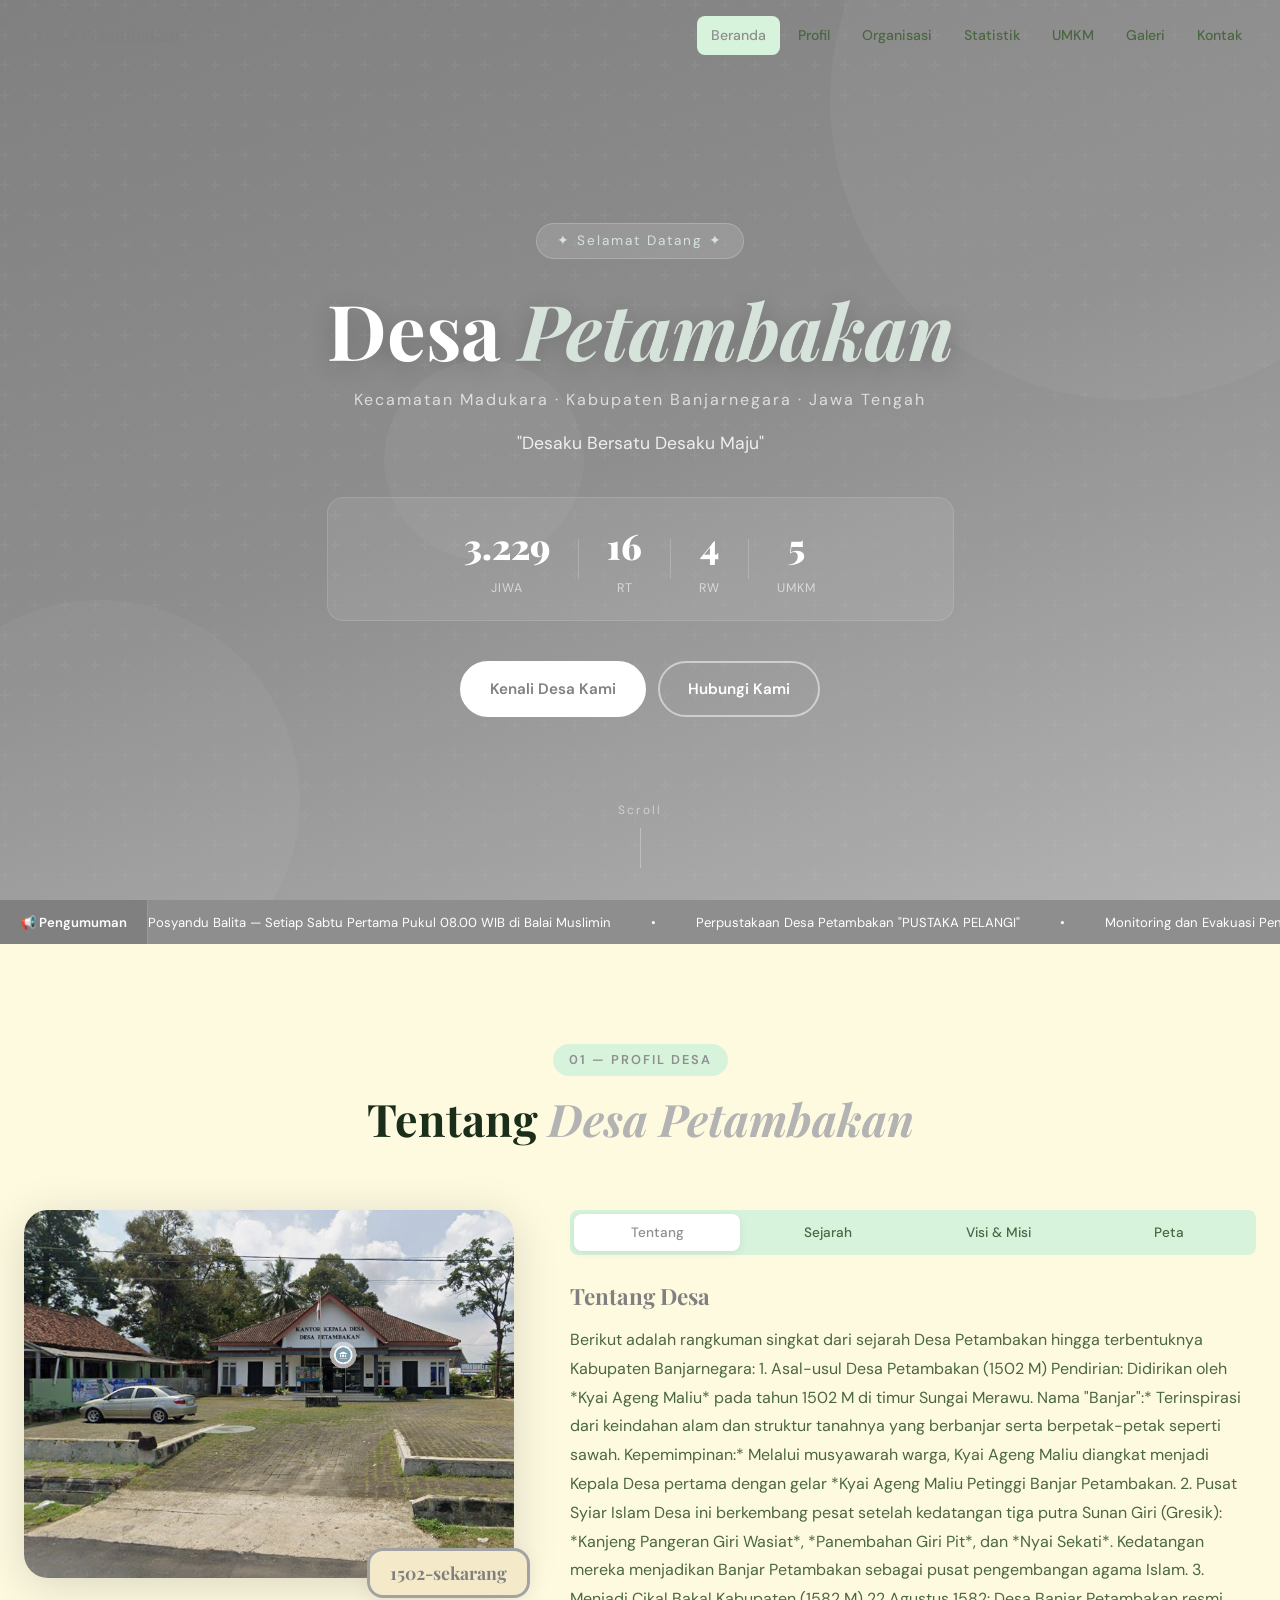
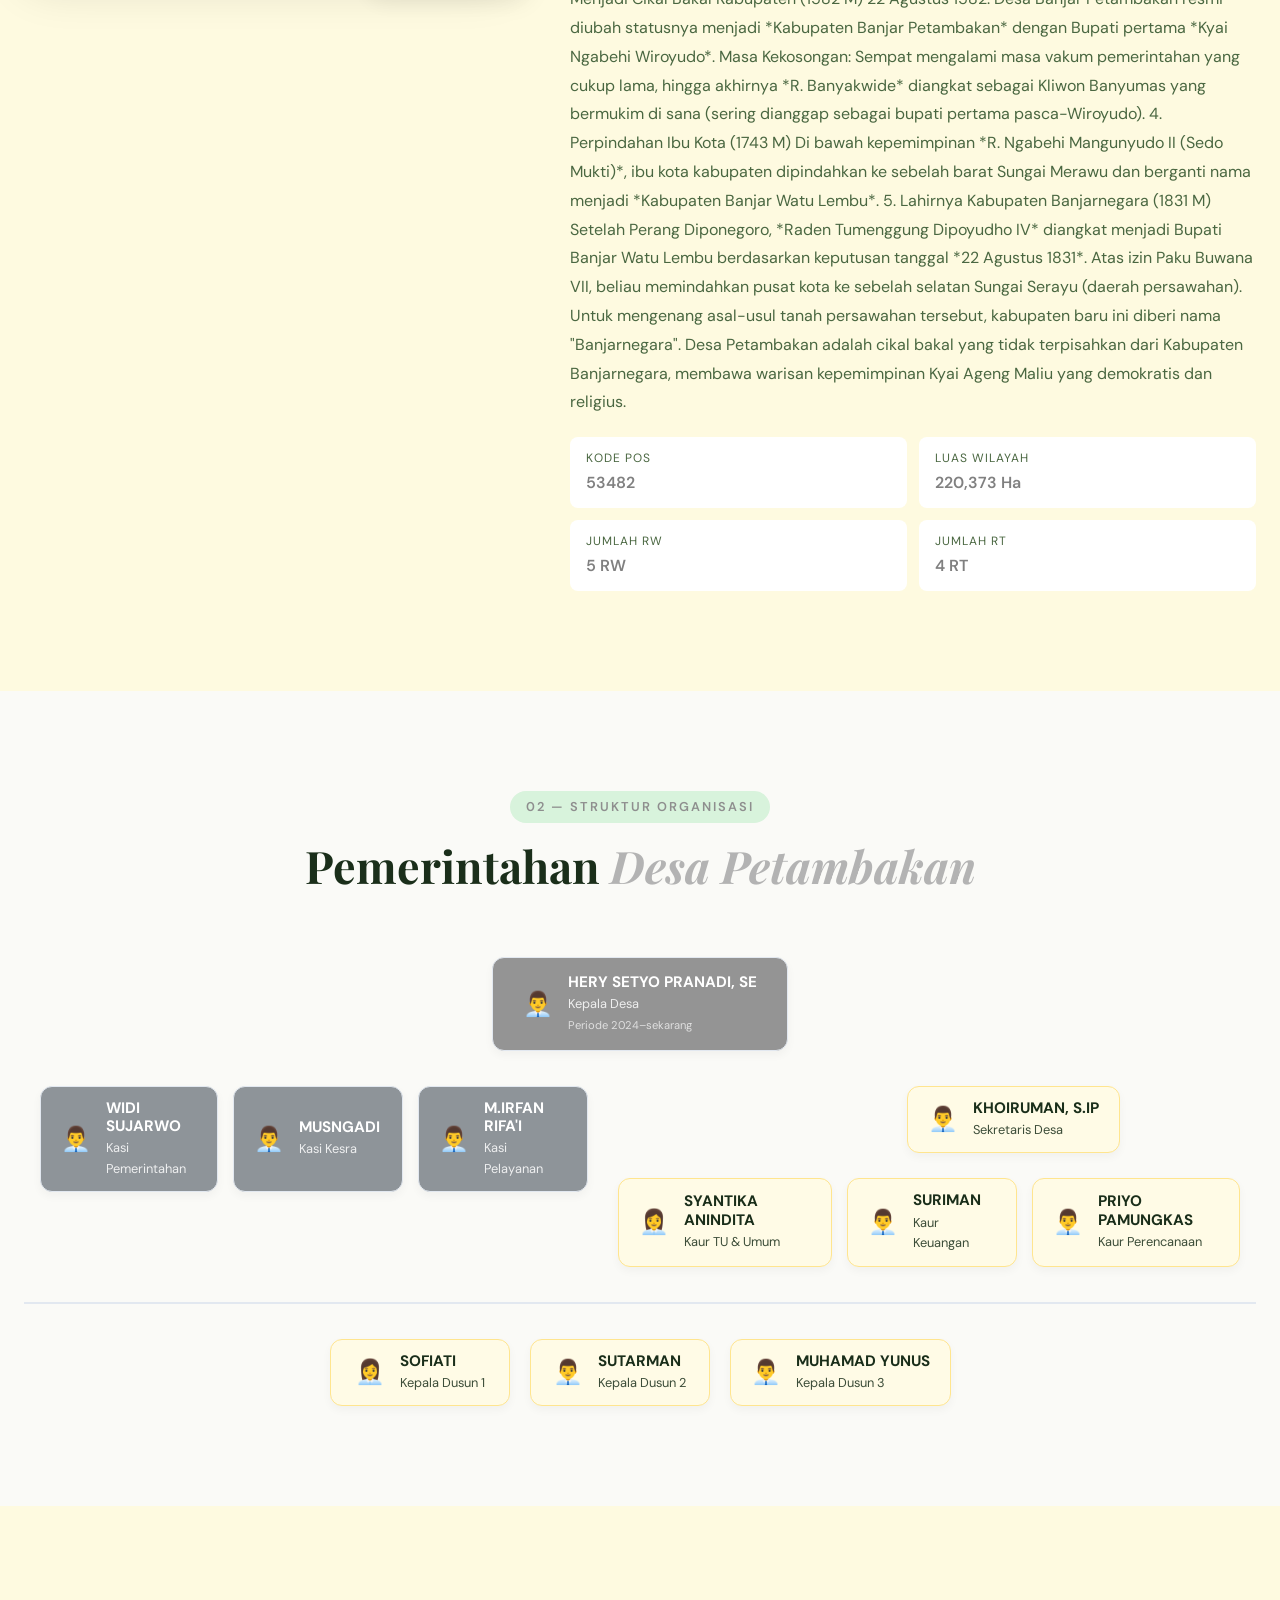
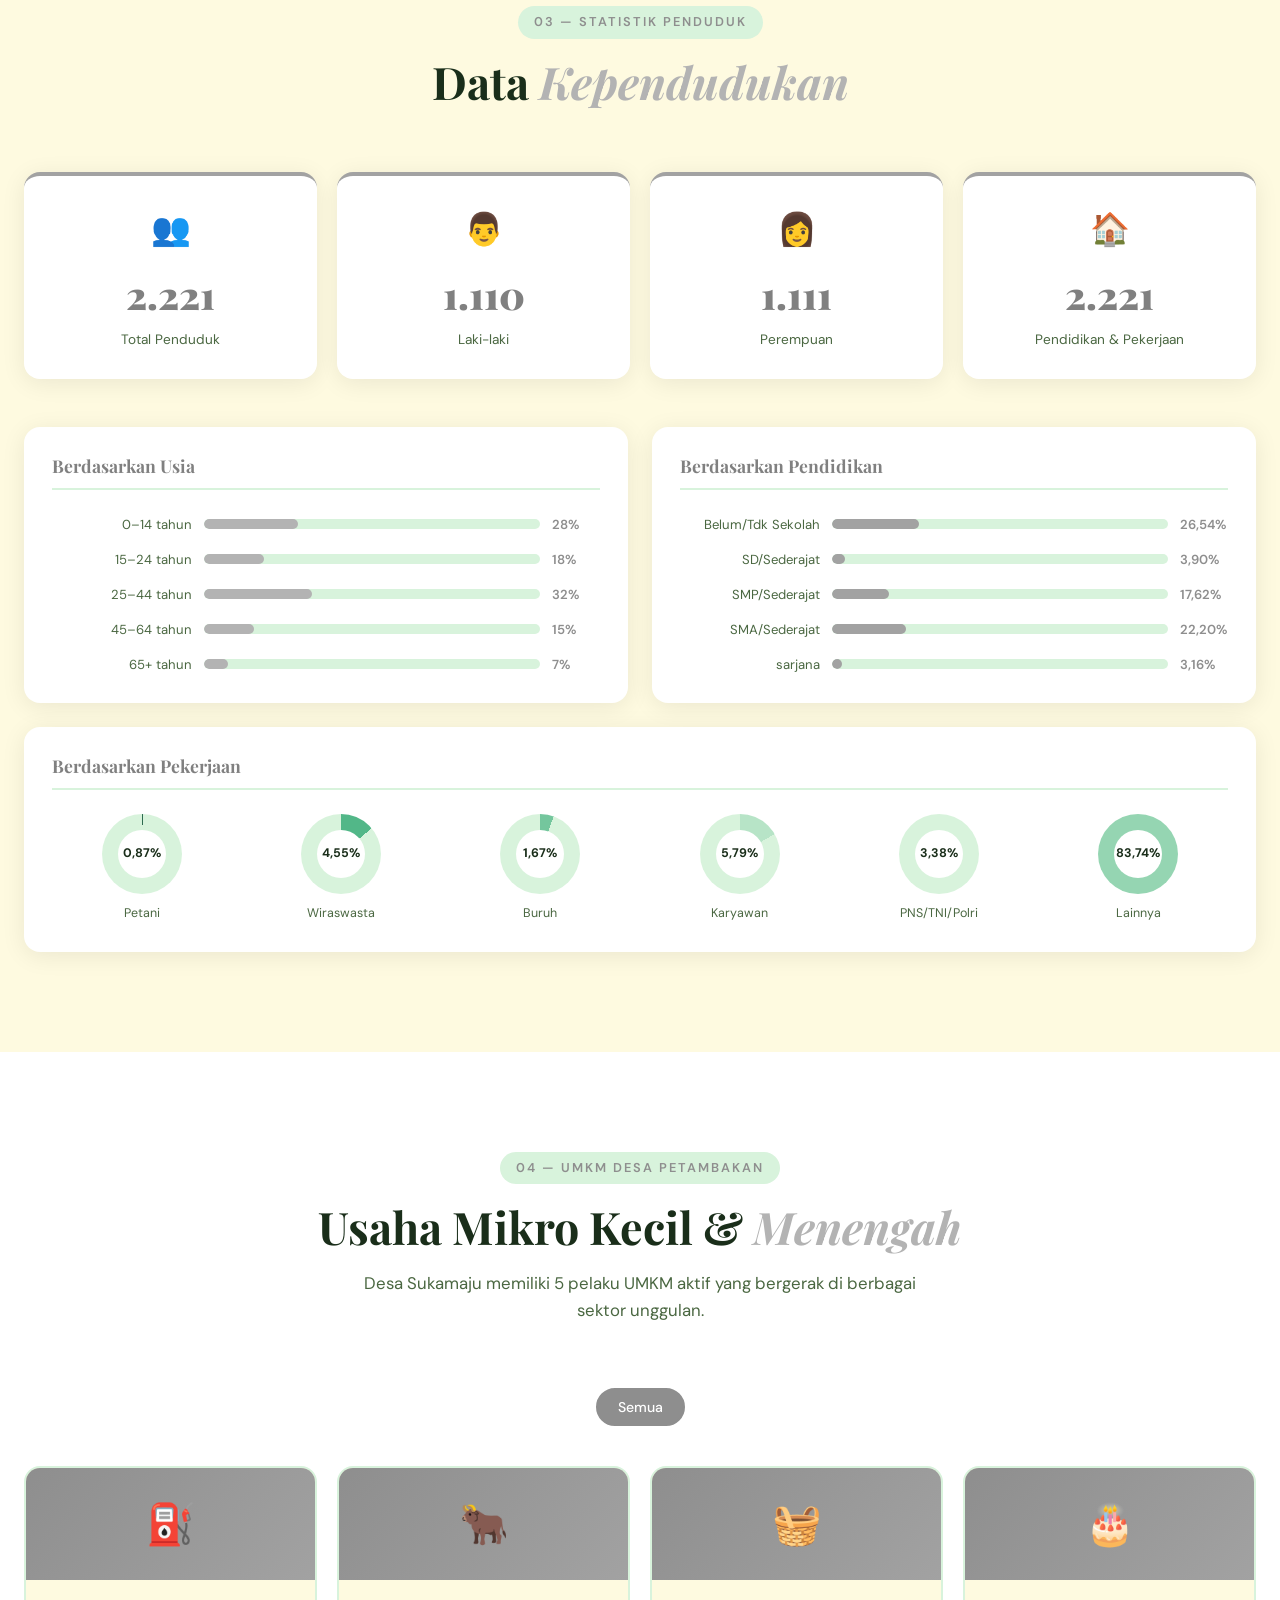
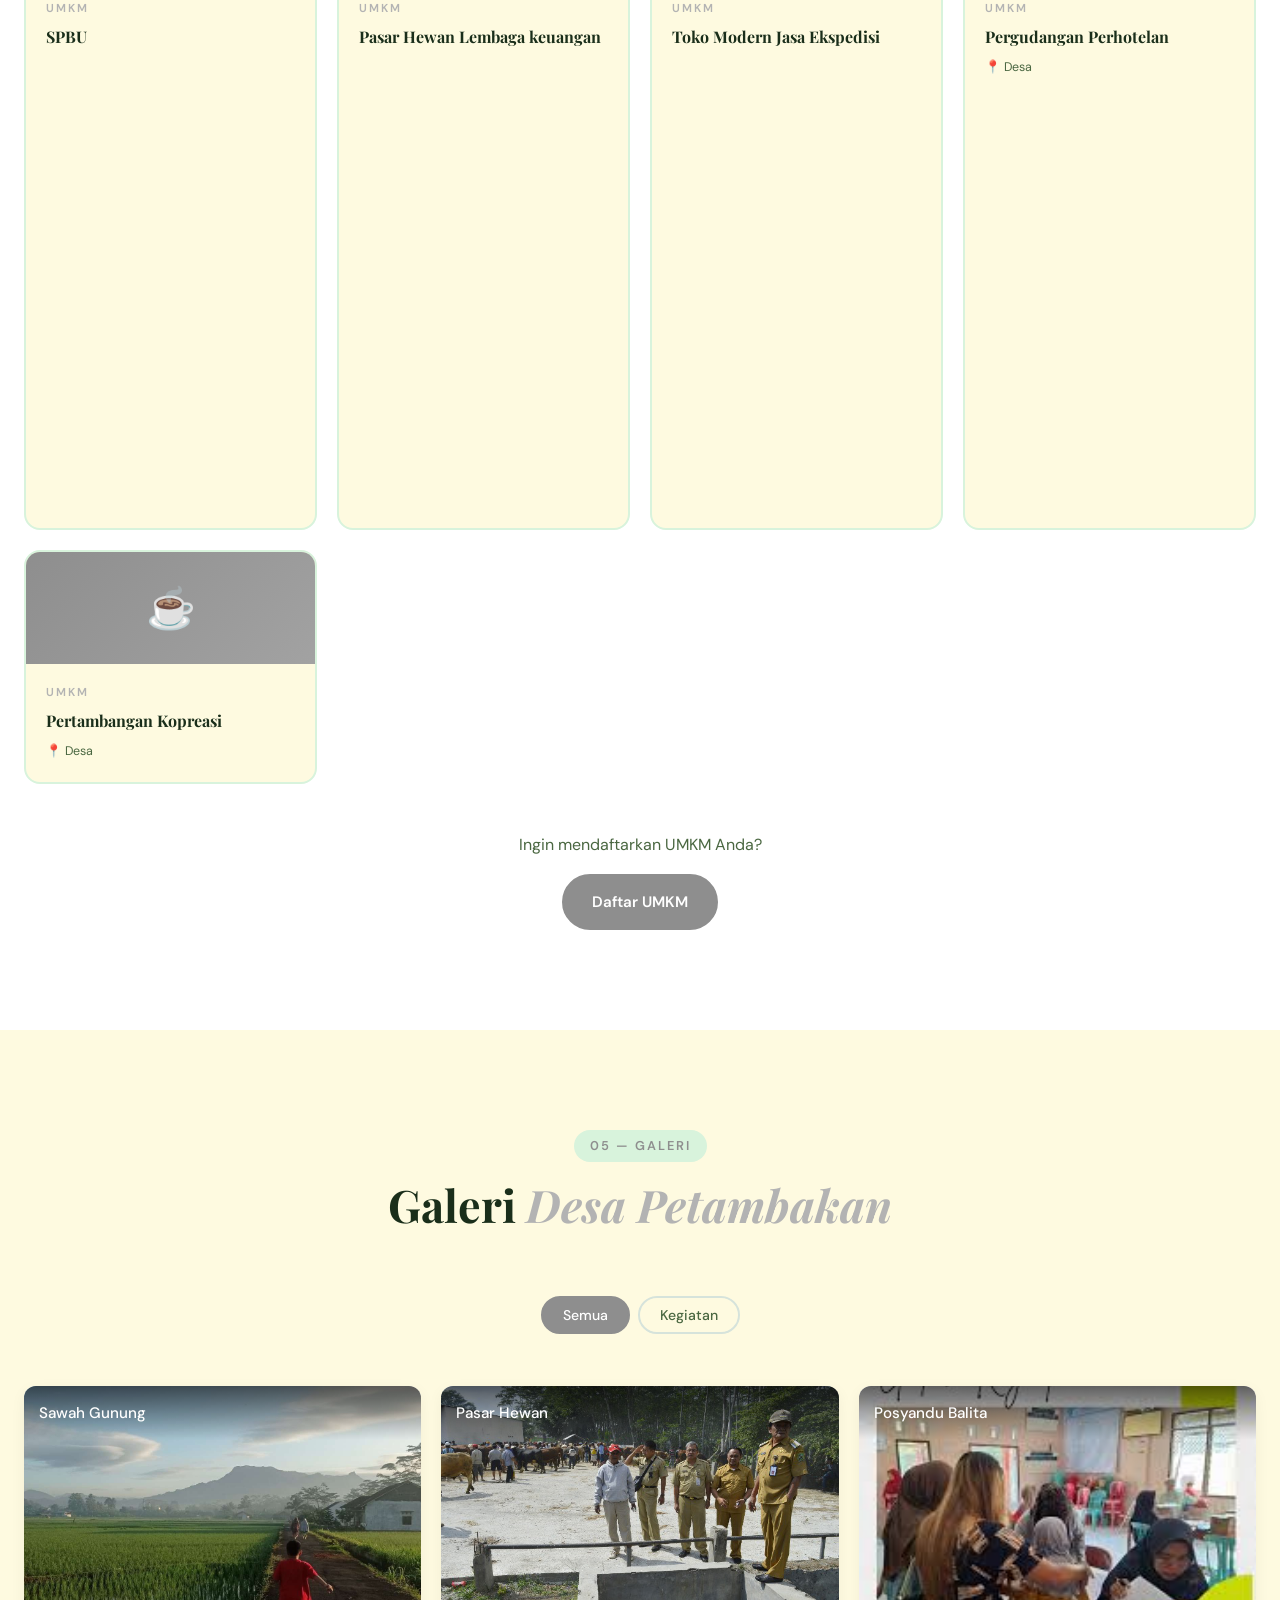
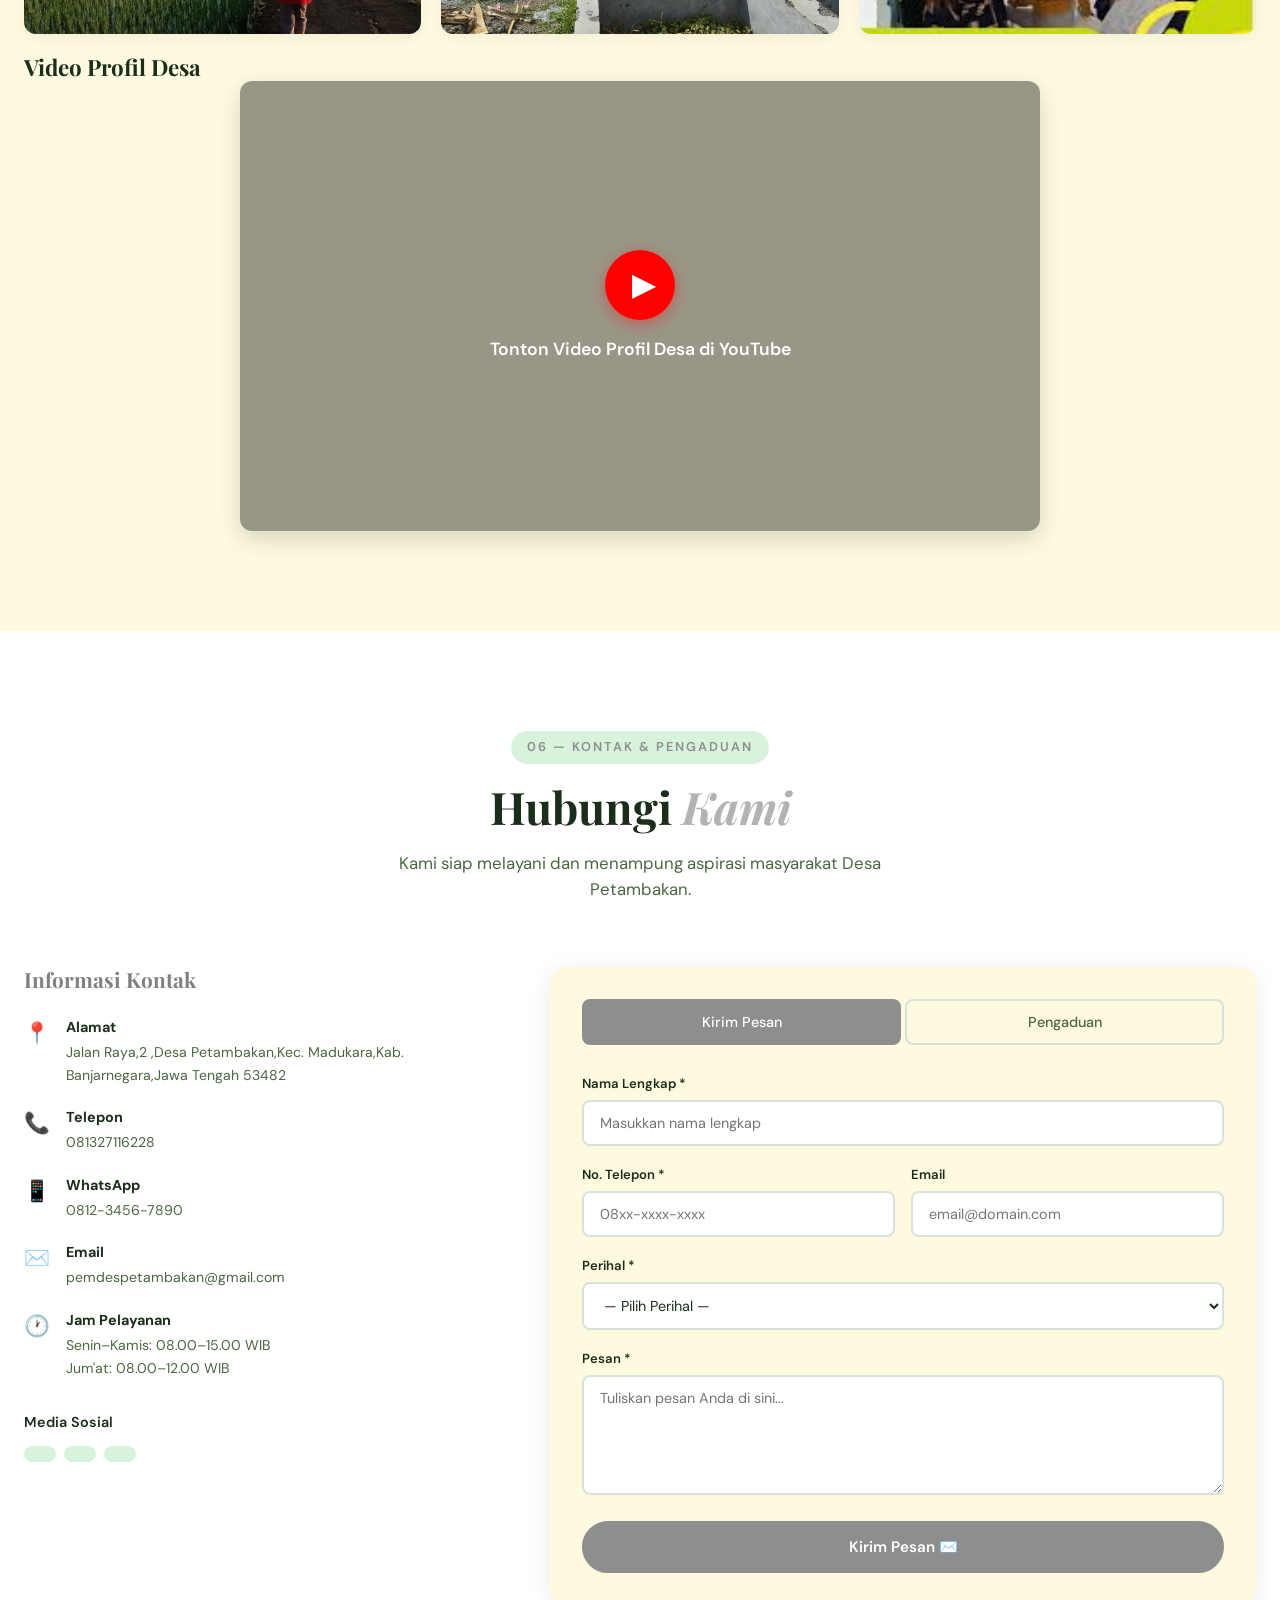
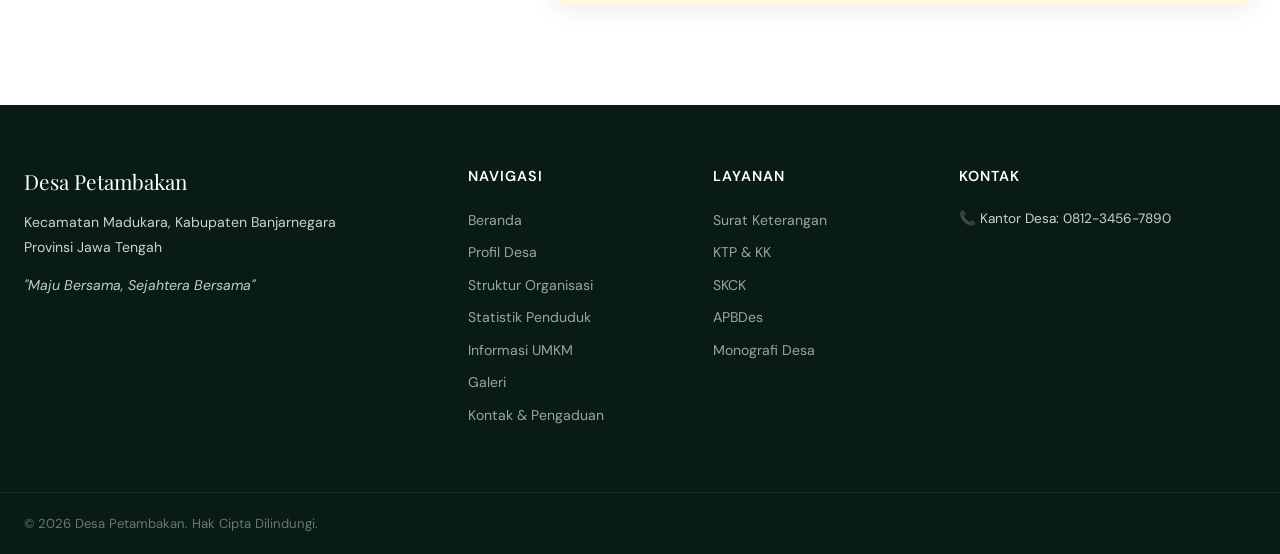
==== commit 10065ba2: "Add files via upload" ====
--- a/web desa petambakan/index.html
+++ b/web desa petambakan/index.html
@@ -68,13 +68,13 @@
         </div>
         <div class="hero-stat-divider"></div>
         <div class="hero-stat">
-          <span class="hero-stat-num" data-target="54">0</span>
-          <span class="hero-stat-label">KK</span>
+          <span class="hero-stat-num" data-target="16">0</span>
+          <span class="hero-stat-label">RT</span>
         </div>
         <div class="hero-stat-divider"></div>
         <div class="hero-stat">
-          <span class="hero-stat-num" data-target="5">0</span>
-          <span class="hero-stat-label">Dusun</span>
+          <span class="hero-stat-num" data-target="4">0</span>
+          <span class="hero-stat-label">RW</span>
         </div>
         <div class="hero-stat-divider"></div>
         <div class="hero-stat">
@@ -100,11 +100,11 @@
       <div class="ticker-content">
         <span>Posyandu Balita — Setiap Sabtu Pertama Pukul 08.00 WIB di Balai Muslimin</span>
         <span>•</span>
-        <span>Perpustakaan di desa petambakan berada di kantor desa</span>
+        <span>Perpustakaan Desa Petambakan "PUSTAKA PELANGI"</span>
         <span>•</span>
-        <span>Pendaftaran Bantuan UMKM Tahap II dibuka — Hubungi Sekretariat Desa</span>
+        <span>Monitoring dan Evakuasi Pencapaian PBB Desa Petambakan</span>
         <span>•</span>
-        <span>Gotong Royong Bersih Desa — Minggu,  Pukul 07.00 WIB</span>
+        <span>Gotong Royong Bersih Desa — Minggu, Pukul 07.00 WIB</span>
         <span>•</span>
       </div>
     </div>
